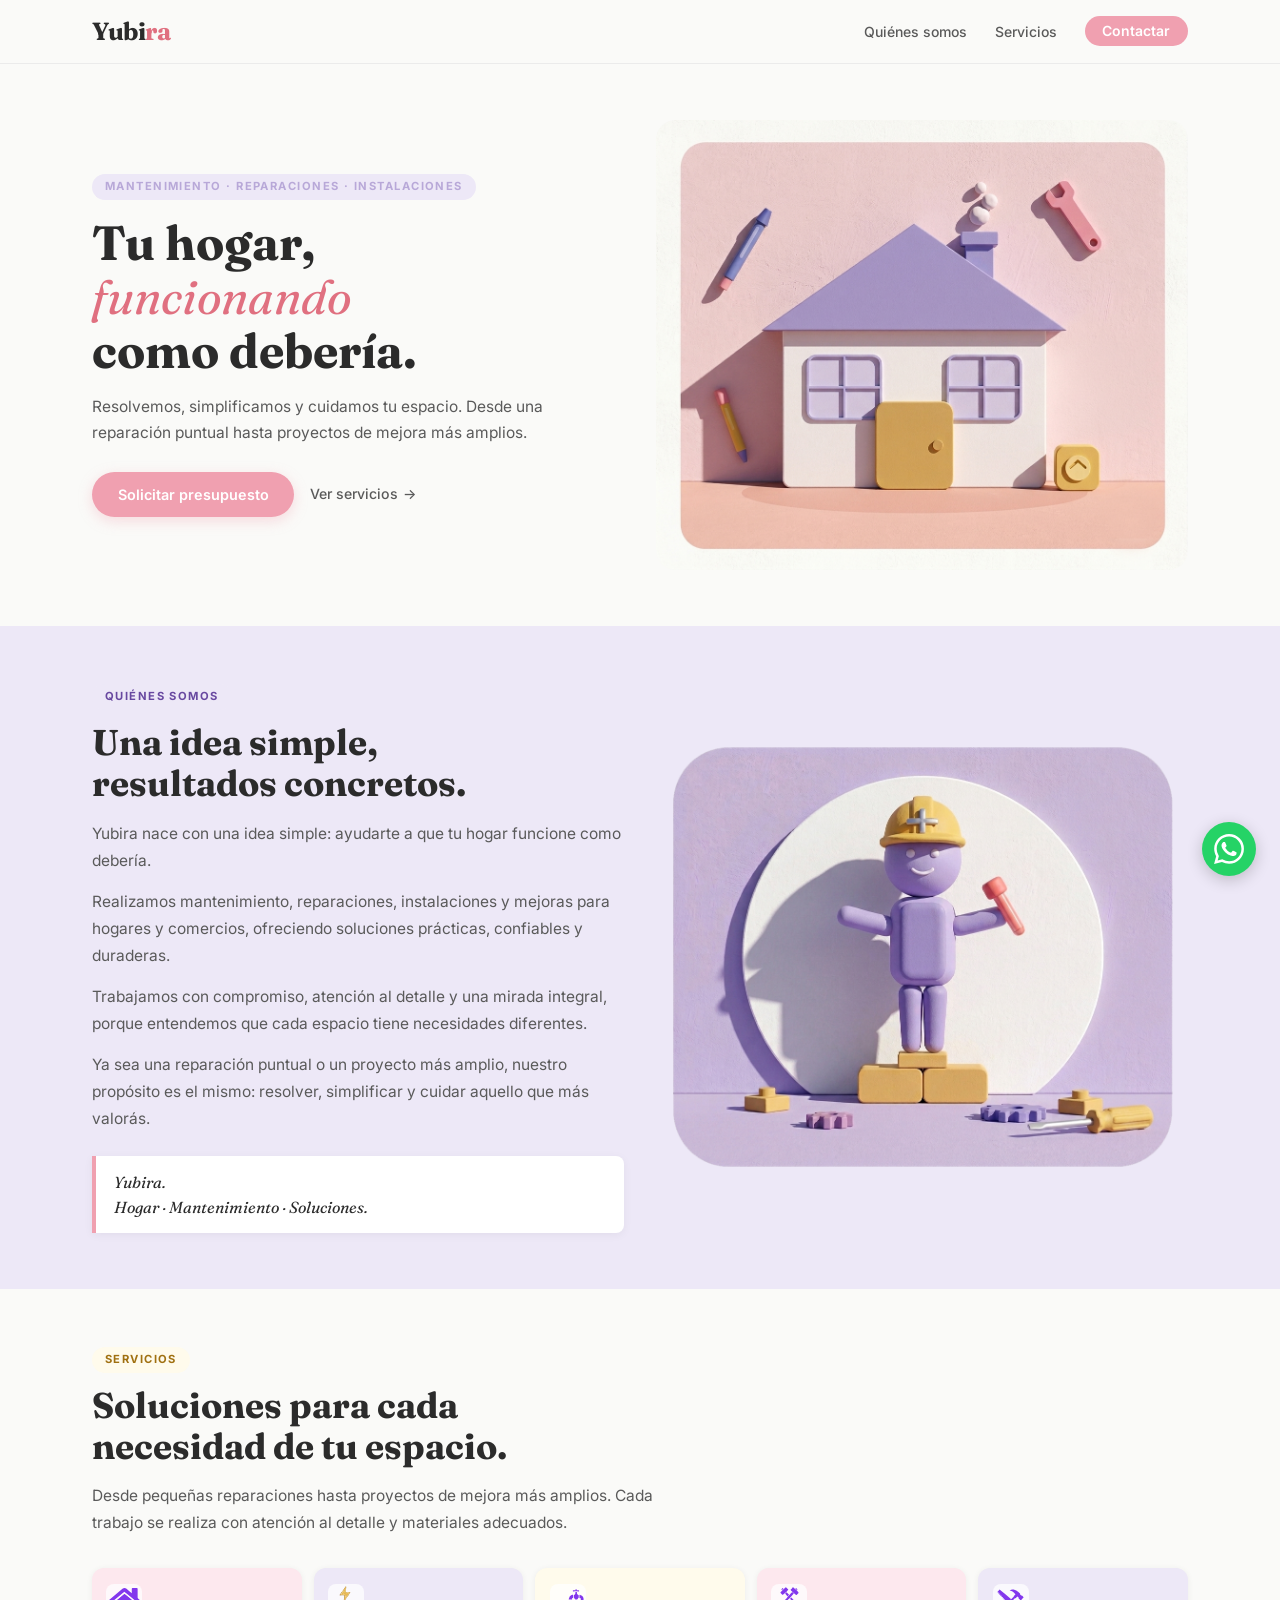
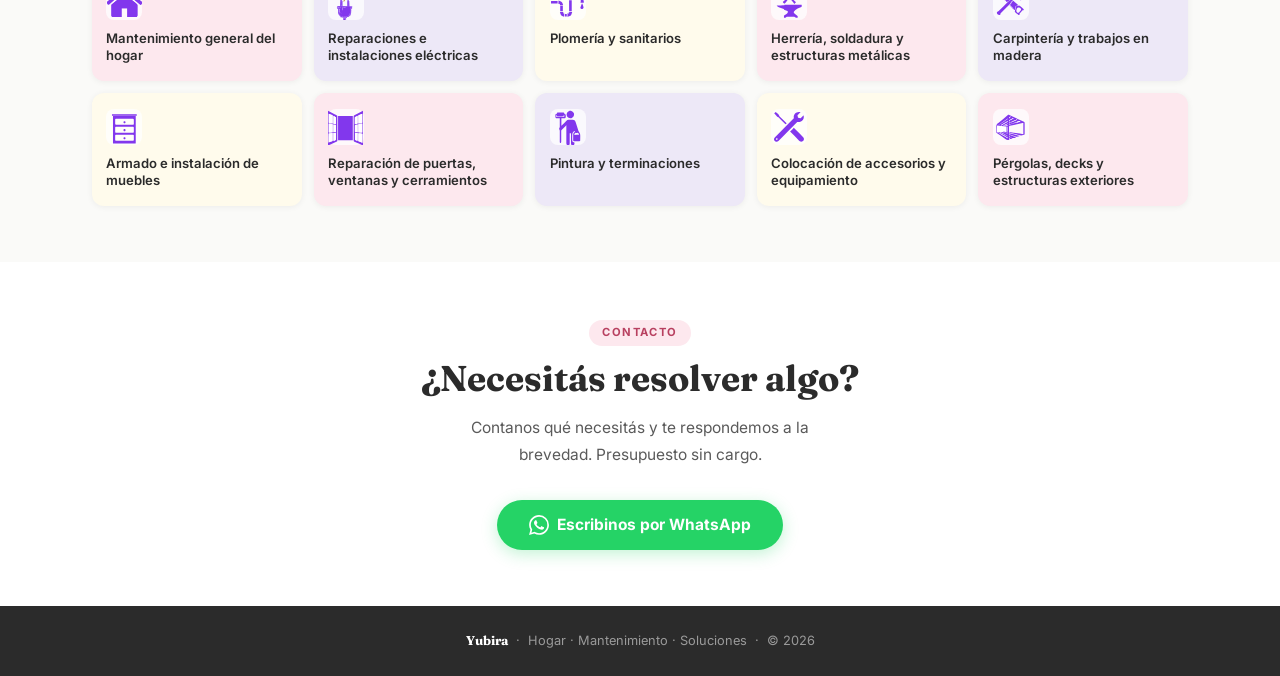
==== index.html @ 8f707f75 ". ." ====
<!DOCTYPE html>
<html lang="es">
<head>
  <meta charset="UTF-8">
  <meta name="viewport" content="width=device-width, initial-scale=1.0">
  <title>Yubira – Hogar · Mantenimiento · Soluciones</title>
  <link rel="preconnect" href="https://fonts.googleapis.com">
  <link rel="preconnect" href="https://fonts.gstatic.com" crossorigin>
  <link href="https://fonts.googleapis.com/css2?family=Fraunces:ital,opsz,wght@0,9..144,300;0,9..144,700;1,9..144,400&family=Inter:wght@400;500;600&display=swap" rel="stylesheet">
  <link rel="stylesheet" href="assets/css/styles.css">
  <link rel="icon" type="image/x-icon" href="assets/img/favicon.ico">
</head>
<body>

  <!-- ── Nav ────────────────────────────────────── -->
  <nav>
    <div class="nav-inner">
      <a class="nav-logo" href="#hero">Yubi<span>ra</span></a>
      <button class="nav-toggle" aria-label="Abrir menú" aria-expanded="false">
        <span></span><span></span><span></span>
      </button>
      <ul class="nav-links">
        <li><a href="#quienes">Quiénes somos</a></li>
        <li><a href="#servicios">Servicios</a></li>
        <li><a href="#contacto" class="nav-cta">Contactar</a></li>
      </ul>
    </div>
  </nav>

  <!-- ── Hero ───────────────────────────────────── -->
  <section id="hero">
    <div class="hero-box">
      <div class="hero-text">
        <span class="hero-eyebrow">Mantenimiento · Reparaciones · Instalaciones</span>
        <h1 class="hero-headline">
          Tu hogar,<br>
          <em>funcionando</em><br>
          como debería.
        </h1>
        <p class="hero-sub">
          Resolvemos, simplificamos y cuidamos tu espacio.
          Desde una reparación puntual hasta proyectos de mejora más amplios.
        </p>
        <div class="hero-actions">
          <a href="#contacto" class="btn-primary">Solicitar presupuesto</a>
          <a href="#servicios" class="btn-ghost">Ver servicios</a>
        </div>
      </div>
      <div class="hero-visual">
        <img src="assets/img/hero.png" alt="Ilustración de una casa con herramientas" >
      </div>
    </div>
  </section>

  <!-- ── Quiénes somos ──────────────────────────── -->
  <section id="quienes">
    <div class="quienes-box">
      <div class="quienes-text">
        <span class="section-pill lav">Quiénes somos</span>
        <h2 class="section-title">Una idea simple,<br>resultados concretos.</h2>
        <p>Yubira nace con una idea simple: ayudarte a que tu hogar funcione como debería.</p>
        <p>Realizamos mantenimiento, reparaciones, instalaciones y mejoras para hogares y comercios, ofreciendo soluciones prácticas, confiables y duraderas.</p>
        <p>Trabajamos con compromiso, atención al detalle y una mirada integral, porque entendemos que cada espacio tiene necesidades diferentes.</p>
        <p>Ya sea una reparación puntual o un proyecto más amplio, nuestro propósito es el mismo: resolver, simplificar y cuidar aquello que más valorás.</p>
        <div class="quienes-tagline">
          Yubira.<br>Hogar · Mantenimiento · Soluciones.
        </div>
      </div>
      <div class="quienes-visual">
        <img src="assets/img/nosotros.png" alt="Persona trabajando con herramientas" >
      </div>
    </div>
  </section>

  <!-- ── Servicios ──────────────────────────────── -->
  <section id="servicios">
    <div class="servicios-box">
      <div class="servicios-intro">
        <span class="section-pill">Servicios</span>
        <h2 class="section-title">Soluciones para cada<br>necesidad de tu espacio.</h2>
        <p>Desde pequeñas reparaciones hasta proyectos de mejora más amplios. Cada trabajo se realiza con atención al detalle y materiales adecuados.</p>
      </div>

      <div class="servicios-grid">

        <div class="servicio-card">
          <div class="servicio-icon"><img src="assets/img/ico-hogar.svg" alt=""></div>
          <h3>Mantenimiento general del hogar</h3>
        </div>

        <div class="servicio-card">
          <div class="servicio-icon"><img src="assets/img/ico-electrico.svg" alt=""></div>
          <h3>Reparaciones e instalaciones eléctricas</h3>
        </div>

        <div class="servicio-card">
          <div class="servicio-icon"><img src="assets/img/ico-plomeria.svg" alt=""></div>
          <h3>Plomería y sanitarios</h3>
        </div>

        <div class="servicio-card">
          <div class="servicio-icon"><img src="assets/img/ico-herreria.svg" alt=""></div>
          <h3>Herrería, soldadura y estructuras metálicas</h3>
        </div>

        <div class="servicio-card">
          <div class="servicio-icon"><img src="assets/img/ico-carpinteria.svg" alt=""></div>
          <h3>Carpintería y trabajos en madera</h3>
        </div>

        <div class="servicio-card">
          <div class="servicio-icon"><img src="assets/img/ico-muebles.svg" alt=""></div>
          <h3>Armado e instalación de muebles</h3>
        </div>

        <div class="servicio-card">
          <div class="servicio-icon"><img src="assets/img/ico-ventanas.svg" alt=""></div>
          <h3>Reparación de puertas, ventanas y cerramientos</h3>
        </div>

        <div class="servicio-card">
          <div class="servicio-icon"><img src="assets/img/ico-pintura.svg" alt=""></div>
          <h3>Pintura y terminaciones</h3>
        </div>

        <div class="servicio-card">
          <div class="servicio-icon"><img src="assets/img/ico-accesorios.svg" alt=""></div>
          <h3>Colocación de accesorios y equipamiento</h3>
        </div>

        <div class="servicio-card">
          <div class="servicio-icon"><img src="assets/img/ico-pergola.svg" alt=""></div>
          <h3>Pérgolas, decks y estructuras exteriores</h3>
        </div>

      </div>
    </div>
  </section>

  <!-- ── Contacto ───────────────────────────────── -->
  <section id="contacto">
    <div class="contacto-box">
      <span class="section-pill rose">Contacto</span>
      <h2 class="section-title">¿Necesitás resolver algo?</h2>
      <p class="contacto-sub">Contanos qué necesitás y te respondemos a la brevedad. Presupuesto sin cargo.</p>
      <a href="https://wa.me/5491125984838?text=Hola%20Yubira%2C%20necesito%20un%20presupuesto." class="btn-wa" target="_blank" rel="noopener">
        <img src="assets/img/ico-whatsapp.svg" alt="">
        Escribinos por WhatsApp
      </a>
    </div>
  </section>

  <!-- ── Footer ─────────────────────────────────── -->
  <footer>
    <p><strong>Yubira</strong> &nbsp;·&nbsp; Hogar · Mantenimiento · Soluciones &nbsp;·&nbsp; © 2026</p>
  </footer>

  <!-- ── Botón WhatsApp flotante ────────────────── -->
  <a class="wa-float" href="https://wa.me/5491125984838?text=Hola%20Yubira%2C%20necesito%20un%20presupuesto." target="_blank" rel="noopener" aria-label="Contactar por WhatsApp">
    <img src="assets/img/ico-whatsapp.svg" alt="">
  </a>

  <script>
    const toggle = document.querySelector('.nav-toggle');
    const links  = document.querySelector('.nav-links');
    toggle.addEventListener('click', () => {
      const open = links.classList.toggle('open');
      toggle.classList.toggle('open', open);
      toggle.setAttribute('aria-expanded', open);
    });
    links.querySelectorAll('a').forEach(a => {
      a.addEventListener('click', () => {
        links.classList.remove('open');
        toggle.classList.remove('open');
        toggle.setAttribute('aria-expanded', false);
      });
    });
  </script>

</body>
</html>
---- assets/css/styles.css ----
/* ═══════════════════════════════════════════════════
   Yubira – Estilos principales
   ═══════════════════════════════════════════════════ */

/* ── Reset & Variables ─────────────────────────── */
*, *::before, *::after {
  box-sizing: border-box;
  margin: 0;
  padding: 0;
}

:root {
  --bg:        #FAFAF8;
  --white:     #FFFFFF;
  --ink:       #2B2B2B;
  --ink-soft:  #5A5A5A;
  --rose:      #F0A0B0;
  --rose-dk:   #E07080;
  --lav:       #B8A8D8;
  --lav-lt:    #EDE8F7;
  --yellow:    #F5D980;
  --yellow-lt: #FFFBEC;
  --line:      #EBEBEB;
  --muted:     #9A9A9A;

  --nav-h:   64px;
  --max-w:   1160px;
  --gap:     2rem;
}

html { scroll-behavior: smooth; }

body {
  background: var(--bg);
  color: var(--ink);
  font-family: 'Inter', sans-serif;
  font-size: 16px;
  line-height: 1.6;
}

img, svg { display: block; max-width: 100%; }

/* ── Wrapper centrado ──────────────────────────── */
.wrap {
  width: 100%;
  max-width: var(--max-w);
  margin: 0 auto;
  padding: 0 2rem;
}

/* ── Nav ───────────────────────────────────────── */
nav {
  position: fixed;
  top: 0; left: 0; right: 0;
  z-index: 100;
  height: var(--nav-h);
  background: rgba(250,250,248,0.94);
  backdrop-filter: blur(12px);
  -webkit-backdrop-filter: blur(12px);
  border-bottom: 1px solid var(--line);
}
.nav-inner {
  max-width: var(--max-w);
  margin: 0 auto;
  padding: 0 2rem;
  height: 100%;
  display: flex;
  align-items: center;
  justify-content: space-between;
}

.nav-logo {
  font-family: 'Fraunces', serif;
  font-weight: 700;
  font-size: 1.55rem;
  color: var(--ink);
  letter-spacing: -0.02em;
  text-decoration: none;
  line-height: 1;
}
.nav-logo span { color: var(--rose-dk); }

.nav-links {
  list-style: none;
  display: flex;
  align-items: center;
  gap: 1.75rem;
}
.nav-links a {
  text-decoration: none;
  font-size: 0.875rem;
  font-weight: 500;
  color: var(--ink-soft);
  transition: color 0.2s;
}
.nav-links a:hover { color: var(--ink); }

.nav-cta {
  background: var(--rose) !important;
  color: var(--white) !important;
  padding: 0.4rem 1.1rem !important;
  border-radius: 50px !important;
  font-weight: 600 !important;
  transition: background 0.2s !important;
}
.nav-cta:hover { background: var(--rose-dk) !important; }

/* Hamburguesa */
.nav-toggle {
  display: none;
  flex-direction: column;
  gap: 5px;
  background: none;
  border: none;
  cursor: pointer;
  padding: 4px;
}
.nav-toggle span {
  display: block;
  width: 24px; height: 2px;
  background: var(--ink);
  border-radius: 2px;
  transition: transform 0.25s, opacity 0.25s;
}
.nav-toggle.open span:nth-child(1) { transform: translateY(7px) rotate(45deg); }
.nav-toggle.open span:nth-child(2) { opacity: 0; }
.nav-toggle.open span:nth-child(3) { transform: translateY(-7px) rotate(-45deg); }

/* ── Botones globales ──────────────────────────── */
.btn-primary {
  display: inline-block;
  background: var(--rose);
  color: var(--white);
  text-decoration: none;
  padding: 0.7rem 1.6rem;
  border-radius: 50px;
  font-weight: 600;
  font-size: 0.9rem;
  transition: background 0.2s;
  box-shadow: 0 4px 14px rgba(240,160,176,0.35);
}
.btn-primary:hover { background: var(--rose-dk); }

.btn-ghost {
  display: inline-flex;
  align-items: center;
  gap: 0.3rem;
  color: var(--ink-soft);
  text-decoration: none;
  font-weight: 500;
  font-size: 0.88rem;
  transition: color 0.2s;
}
.btn-ghost::after { content: "→"; }
.btn-ghost:hover { color: var(--ink); }

/* ── Pills de sección ──────────────────────────── */
.section-pill {
  display: inline-block;
  background: var(--yellow-lt);
  color: #A07010;
  font-size: 0.7rem;
  font-weight: 700;
  letter-spacing: 0.13em;
  text-transform: uppercase;
  padding: 0.25rem 0.8rem;
  border-radius: 50px;
  margin-bottom: 0.75rem;
}
.section-pill.lav  { background: var(--lav-lt); color: #6848A0; }
.section-pill.rose { background: #FDE8EE;        color: #B84060; }

.section-title {
  font-family: 'Fraunces', serif;
  font-size: clamp(1.75rem, 2.8vw, 2.4rem);
  font-weight: 700;
  line-height: 1.15;
  color: var(--ink);
  margin-bottom: 1rem;
}

/* ════════════════════════════════════════════════
   HERO  — box de dos columnas, sin full-height
   ════════════════════════════════════════════════ */
#hero {
  padding-top: var(--nav-h);
  background: var(--bg);
}
.hero-box {
  max-width: var(--max-w);
  margin: 0 auto;
  padding: 3.5rem 2rem;
  display: grid;
  grid-template-columns: 1fr 1fr;
  gap: var(--gap);
  align-items: center;
}

.hero-text { max-width: 480px; }

.hero-eyebrow {
  display: inline-block;
  background: var(--lav-lt);
  color: var(--lav);
  font-size: 0.7rem;
  font-weight: 700;
  letter-spacing: 0.13em;
  text-transform: uppercase;
  padding: 0.25rem 0.8rem;
  border-radius: 50px;
  margin-bottom: 1rem;
}

.hero-headline {
  font-family: 'Fraunces', serif;
  font-size: clamp(2rem, 3.8vw, 3rem);
  line-height: 1.12;
  font-weight: 700;
  color: var(--ink);
}
.hero-headline em {
  font-style: italic;
  font-weight: 400;
  color: var(--rose-dk);
}

.hero-sub {
  font-size: 0.97rem;
  color: var(--ink-soft);
  margin: 1rem 0 1.6rem;
  line-height: 1.7;
}

.hero-actions {
  display: flex;
  gap: 1rem;
  flex-wrap: wrap;
  align-items: center;
}

.hero-visual {
  display: flex;
  justify-content: center;
  align-items: center;
}
.hero-visual img {
  width: 100%;
  
  height: auto;
  border-radius: 20px;
}

/* ════════════════════════════════════════════════
   QUIÉNES SOMOS  — box sobre fondo lavanda
   ════════════════════════════════════════════════ */
#quienes {
  background: var(--lav-lt);
}
.quienes-box {
  max-width: var(--max-w);
  margin: 0 auto;
  padding: 3.5rem 2rem;
  display: grid;
  grid-template-columns: 1fr 1fr;
  gap: var(--gap);
  align-items: center;
}

.quienes-text p {
  color: var(--ink-soft);
  margin-bottom: 0.85rem;
  line-height: 1.75;
  font-size: 0.97rem;
}

.quienes-tagline {
  margin-top: 1.5rem;
  background: var(--white);
  border-left: 4px solid var(--rose);
  padding: 0.85rem 1.1rem;
  border-radius: 0 8px 8px 0;
  font-family: 'Fraunces', serif;
  font-size: 1rem;
  font-style: italic;
  color: var(--ink);
  line-height: 1.55;
  box-shadow: 0 2px 10px rgba(0,0,0,0.05);
}

.quienes-visual {
  display: flex;
  justify-content: center;
  align-items: center;
}
.quienes-visual img {
  width: 100%;

}

/* ════════════════════════════════════════════════
   SERVICIOS
   ════════════════════════════════════════════════ */
#servicios { background: var(--bg); }

.servicios-box {
  max-width: var(--max-w);
  margin: 0 auto;
  padding: 3.5rem 2rem;
}

.servicios-intro {
  max-width: 600px;
  margin-bottom: 2rem;
}
.servicios-intro p {
  color: var(--ink-soft);
  font-size: 0.97rem;
  line-height: 1.7;
}

.servicios-grid {
  display: grid;
  grid-template-columns: repeat(5, 1fr);
  gap: 0.75rem;
}

.servicio-card {
  border-radius: 12px;
  padding: 1rem 0.9rem;
  display: flex;
  flex-direction: column;
  gap: 0.6rem;
  transition: transform 0.18s, box-shadow 0.18s;
  box-shadow: 0 1px 6px rgba(0,0,0,0.06);
}
.servicio-card:hover {
  transform: translateY(-2px);
  box-shadow: 0 6px 18px rgba(0,0,0,0.1);
}
.servicio-card:nth-child(3n+1) { background: #FDE8EE; }
.servicio-card:nth-child(3n+2) { background: var(--lav-lt); }
.servicio-card:nth-child(3n+3) { background: var(--yellow-lt); }

.servicio-icon {
  flex-shrink: 0;
  width: 36px; height: 36px;
  background: rgba(255,255,255,0.75);
  border-radius: 8px;
  display: flex;
  align-items: center;
  justify-content: center;
}
.servicio-icon img { width: 35px; height: 35px; }

.servicio-card h3 {
  font-size: 0.82rem;
  font-weight: 600;
  color: var(--ink);
  line-height: 1.35;
}

/* ════════════════════════════════════════════════
   CONTACTO
   ════════════════════════════════════════════════ */
#contacto { background: var(--white); }

.contacto-box {
  max-width: var(--max-w);
  margin: 0 auto;
  padding: 3.5rem 2rem;
  text-align: center;
}

.contacto-sub {
  font-size: 0.97rem;
  color: var(--ink-soft);
  margin: 0 auto 2rem;
  max-width: 400px;
  line-height: 1.7;
}

.btn-wa {
  display: inline-flex;
  align-items: center;
  gap: 0.55rem;
  background: #25D366;
  color: var(--white);
  text-decoration: none;
  font-weight: 700;
  font-size: 0.97rem;
  padding: 0.8rem 2rem;
  border-radius: 50px;
  transition: background 0.2s;
  box-shadow: 0 4px 16px rgba(37,211,102,0.28);
}
.btn-wa:hover { background: #1ebe58; }
.btn-wa img { width: 20px; height: 20px; }

/* ── Footer ────────────────────────────────────── */
footer {
  background: var(--ink);
  color: var(--muted);
  text-align: center;
  padding: 1.5rem 2rem;
  font-size: 0.8rem;
}
footer strong {
  color: var(--white);
  font-family: 'Fraunces', serif;
}

/* ── WhatsApp flotante ─────────────────────────── */
.wa-float {
  position: fixed;
  bottom: 24px; right: 24px;
  z-index: 200;
  width: 54px; height: 54px;
  background: #25D366;
  border-radius: 50%;
  display: flex;
  align-items: center;
  justify-content: center;
  box-shadow: 0 4px 16px rgba(0,0,0,0.2);
  text-decoration: none;
  transition: transform 0.2s, box-shadow 0.2s;
}
.wa-float:hover {
  transform: scale(1.08);
  box-shadow: 0 6px 22px rgba(0,0,0,0.26);
}
.wa-float img { width: 30px; height: 30px; }

/* ════════════════════════════════════════════════
   RESPONSIVE
   ════════════════════════════════════════════════ */

/* ── 1100px: grilla de servicios a 4 col ─────── */
@media (max-width: 1100px) {
  .servicios-grid {
    grid-template-columns: repeat(4, 1fr);
  }
}

/* ── 860px: tablet ─────────────────────────────── */
@media (max-width: 860px) {
  /* Nav hamburguesa */
  .nav-toggle { display: flex; }
  .nav-links {
    display: none;
    position: absolute;
    top: var(--nav-h);
    left: 0; right: 0;
    background: rgba(250,250,248,0.98);
    border-bottom: 1px solid var(--line);
    flex-direction: column;
    align-items: stretch;
    gap: 0;
    padding: 0.4rem 0;
  }
  .nav-links.open { display: flex; }
  .nav-links li { border-top: 1px solid var(--line); }
  .nav-links a {
    display: block;
    padding: 0.85rem 2rem;
    font-size: 0.95rem;
  }
  .nav-cta {
    margin: 0.5rem 2rem !important;
    text-align: center !important;
    border-radius: 50px !important;
  }

  /* Hero 1 col */
  .hero-box {
    grid-template-columns: 1fr;
    padding: 2.5rem 2rem;
    gap: 1.5rem;
  }
  .hero-text { max-width: 100%; text-align: center; }
  .hero-sub  { margin-left: auto; margin-right: auto; }
  .hero-actions { justify-content: center; }
  .hero-visual { justify-content: center; }
  .hero-visual img { max-width: 320px; }

  /* Quiénes 1 col */
  .quienes-box {
    grid-template-columns: 1fr;
    padding: 2.5rem 2rem;
    gap: 1.5rem;
  }
  .quienes-visual { order: -1; }
  .quienes-visual img { max-width: 220px; margin: 0 auto; }

  /* Servicios 3 col */
  .servicios-grid { grid-template-columns: repeat(3, 1fr); }

  .servicios-box,
  .contacto-box  { padding: 2.5rem 2rem; }
}

/* ── 600px: mobile grande ──────────────────────── */
@media (max-width: 600px) {
  .section-title { font-size: clamp(1.5rem, 5.5vw, 1.9rem); }

  /* Servicios 2 col */
  .servicios-grid {
    grid-template-columns: repeat(2, 1fr);
    gap: 0.6rem;
  }
  .servicio-card {
    padding: 0.9rem 0.8rem;
    border-radius: 10px;
  }

  .hero-box,
  .quienes-box,
  .servicios-box,
  .contacto-box { padding: 2rem 1.25rem; }
}

/* ── 430px: mobile ─────────────────────────────── */
@media (max-width: 430px) {
  .servicios-grid { grid-template-columns: 1fr; }
  .servicio-card { flex-direction: row; align-items: center; gap: 0.75rem; }

  .btn-primary, .btn-wa {
    width: 100%;
    justify-content: center;
  }
  .hero-actions { flex-direction: column; align-items: stretch; }

  .hero-visual img { max-width: 100%; }

  .wa-float { bottom: 16px; right: 16px; width: 50px; height: 50px; }
}

/* ── Motion reducida ───────────────────────────── */
@media (prefers-reduced-motion: reduce) {
  html { scroll-behavior: auto; }
  *, *::before, *::after { transition: none !important; }
}
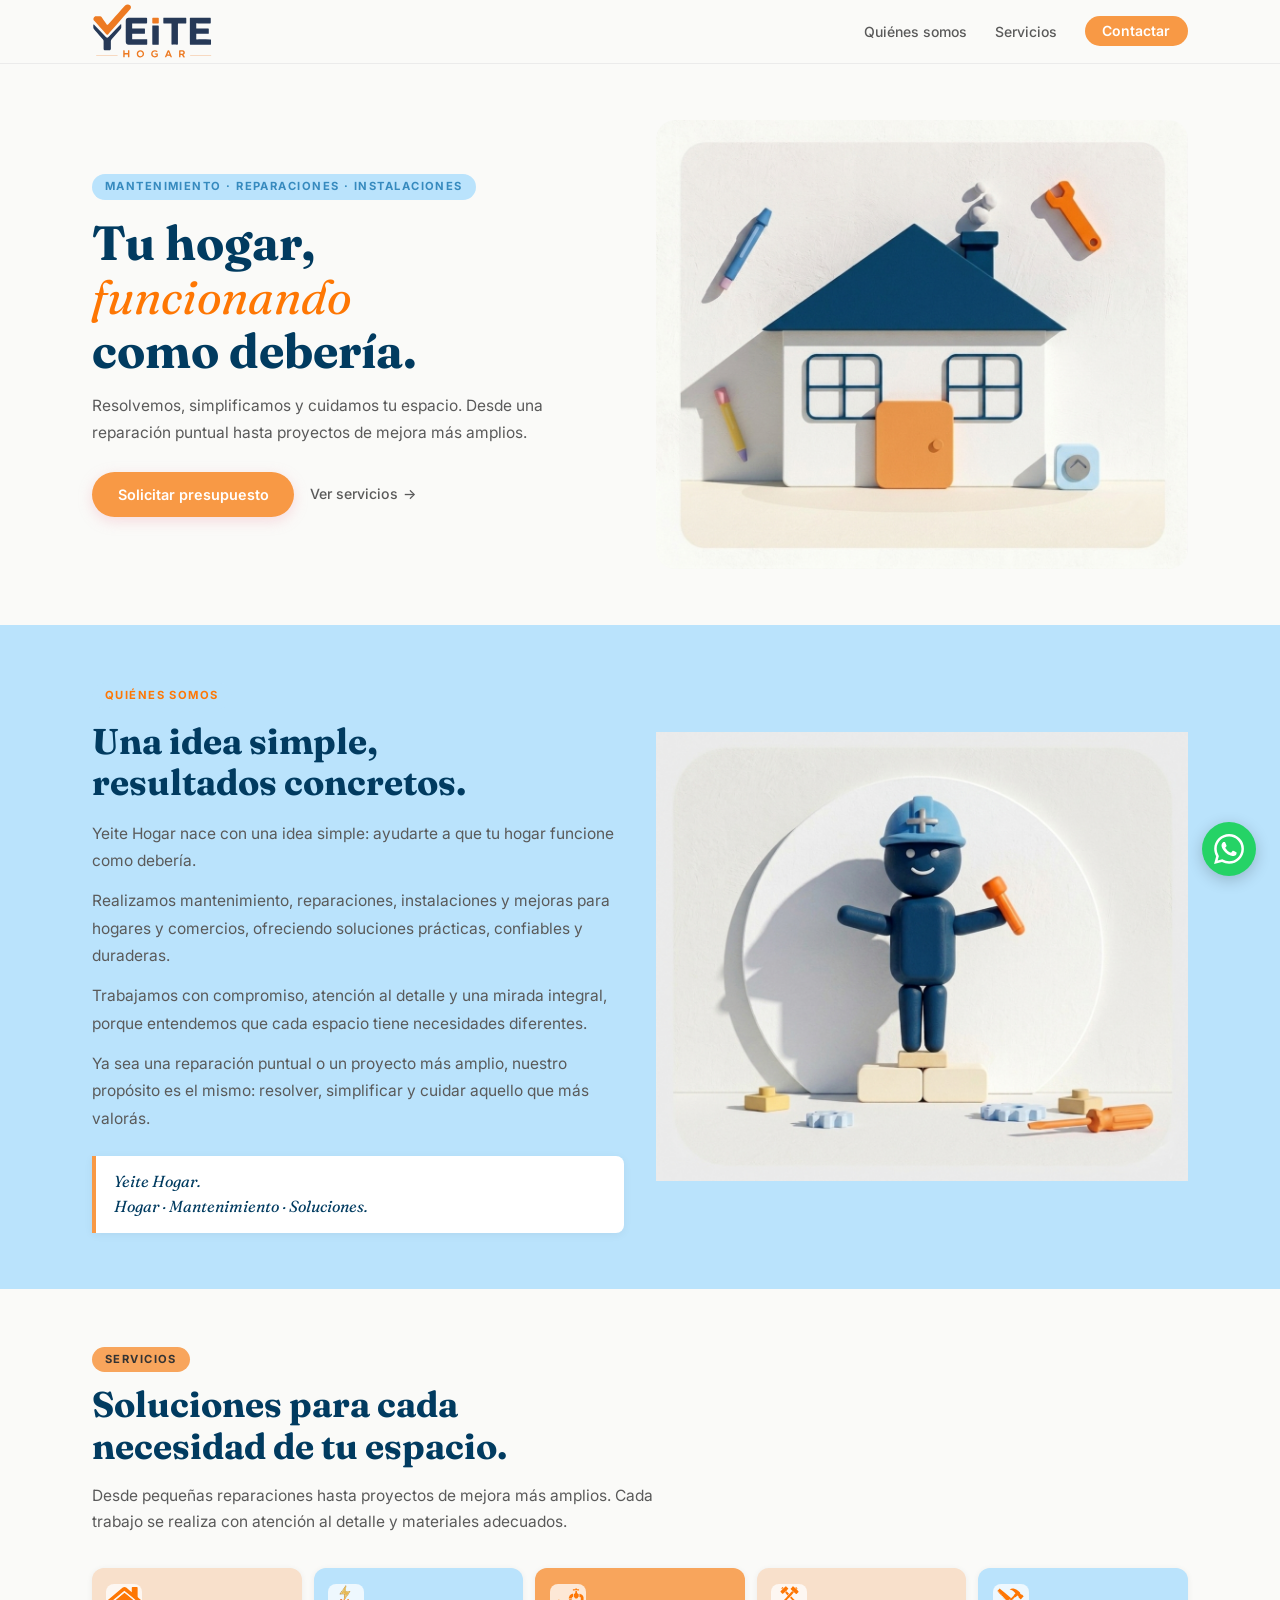
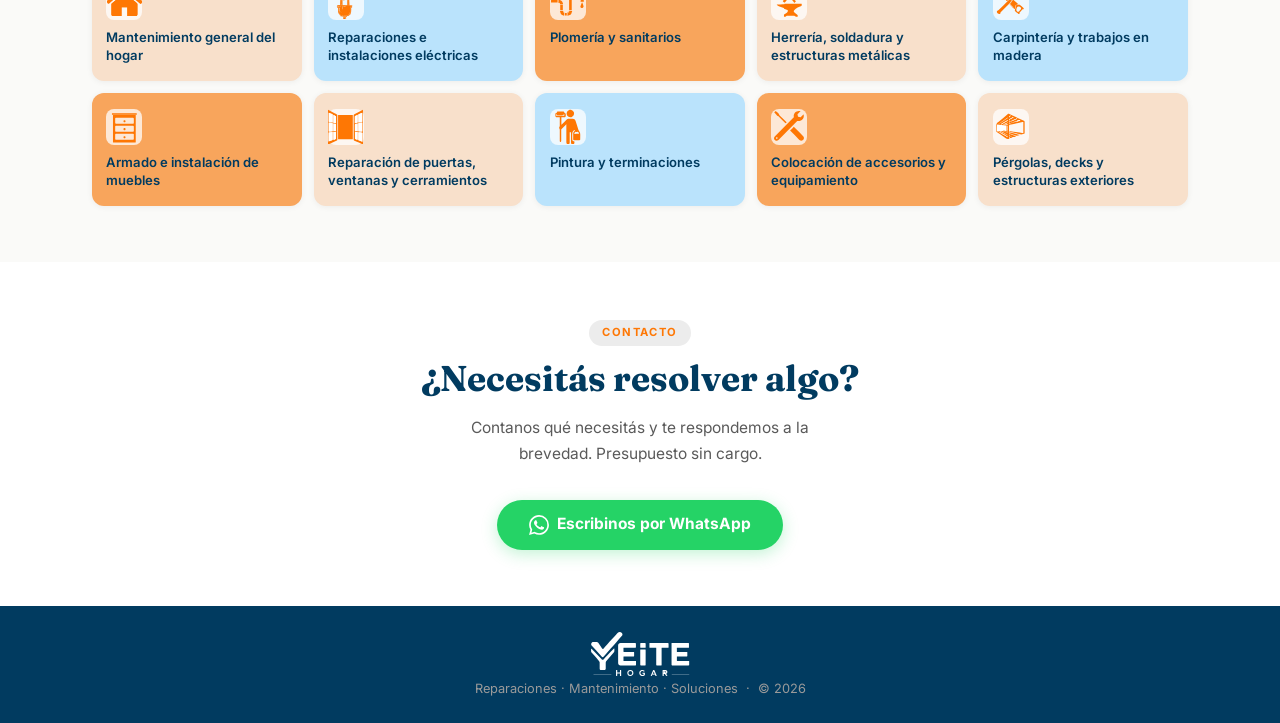
==== commit 15722424: "." ====
--- a/index.html
+++ b/index.html
@@ -3,7 +3,7 @@
 <head>
   <meta charset="UTF-8">
   <meta name="viewport" content="width=device-width, initial-scale=1.0">
-  <title>Yubira – Hogar · Mantenimiento · Soluciones</title>
+  <title>Yeite Hogar – Hogar · Mantenimiento · Soluciones</title>
   <link rel="preconnect" href="https://fonts.googleapis.com">
   <link rel="preconnect" href="https://fonts.gstatic.com" crossorigin>
   <link href="https://fonts.googleapis.com/css2?family=Fraunces:ital,opsz,wght@0,9..144,300;0,9..144,700;1,9..144,400&family=Inter:wght@400;500;600&display=swap" rel="stylesheet">
@@ -11,11 +11,12 @@
   <link rel="icon" type="image/x-icon" href="assets/img/favicon.ico">
 </head>
 <body>
+  
 
   <!-- ── Nav ────────────────────────────────────── -->
   <nav>
     <div class="nav-inner">
-      <a class="nav-logo" href="#hero">Yubi<span>ra</span></a>
+      <a class="nav-logo" href="#hero"><img src="assets/img/logo.svg" width="120" height="auto" alt=""></a>
       <button class="nav-toggle" aria-label="Abrir menú" aria-expanded="false">
         <span></span><span></span><span></span>
       </button>
@@ -58,12 +59,12 @@
       <div class="quienes-text">
         <span class="section-pill lav">Quiénes somos</span>
         <h2 class="section-title">Una idea simple,<br>resultados concretos.</h2>
-        <p>Yubira nace con una idea simple: ayudarte a que tu hogar funcione como debería.</p>
+        <p>Yeite Hogar nace con una idea simple: ayudarte a que tu hogar funcione como debería.</p>
         <p>Realizamos mantenimiento, reparaciones, instalaciones y mejoras para hogares y comercios, ofreciendo soluciones prácticas, confiables y duraderas.</p>
         <p>Trabajamos con compromiso, atención al detalle y una mirada integral, porque entendemos que cada espacio tiene necesidades diferentes.</p>
         <p>Ya sea una reparación puntual o un proyecto más amplio, nuestro propósito es el mismo: resolver, simplificar y cuidar aquello que más valorás.</p>
         <div class="quienes-tagline">
-          Yubira.<br>Hogar · Mantenimiento · Soluciones.
+          Yeite Hogar.<br>Hogar · Mantenimiento · Soluciones.
         </div>
       </div>
       <div class="quienes-visual">
@@ -143,7 +144,7 @@
       <span class="section-pill rose">Contacto</span>
       <h2 class="section-title">¿Necesitás resolver algo?</h2>
       <p class="contacto-sub">Contanos qué necesitás y te respondemos a la brevedad. Presupuesto sin cargo.</p>
-      <a href="https://wa.me/5491125984838?text=Hola%20Yubira%2C%20necesito%20un%20presupuesto." class="btn-wa" target="_blank" rel="noopener">
+      <a href="https://wa.me/5491125984838?text=Hola%20Yeite Hogar%2C%20necesito%20un%20presupuesto." class="btn-wa" target="_blank" rel="noopener">
         <img src="assets/img/ico-whatsapp.svg" alt="">
         Escribinos por WhatsApp
       </a>
@@ -152,11 +153,12 @@
 
   <!-- ── Footer ─────────────────────────────────── -->
   <footer>
-    <p><strong>Yubira</strong> &nbsp;·&nbsp; Hogar · Mantenimiento · Soluciones &nbsp;·&nbsp; © 2026</p>
+    <img src="assets/img/logo_footer.svg" width="100" style="margin: auto;">
+    <p> Reparaciones · Mantenimiento · Soluciones &nbsp;·&nbsp; © 2026</p>
   </footer>
 
   <!-- ── Botón WhatsApp flotante ────────────────── -->
-  <a class="wa-float" href="https://wa.me/5491125984838?text=Hola%20Yubira%2C%20necesito%20un%20presupuesto." target="_blank" rel="noopener" aria-label="Contactar por WhatsApp">
+  <a class="wa-float" href="https://wa.me/5491125984838?text=Hola%20Yeite Hogar%2C%20necesito%20un%20presupuesto." target="_blank" rel="noopener" aria-label="Contactar por WhatsApp">
     <img src="assets/img/ico-whatsapp.svg" alt="">
   </a>
 
--- a/assets/css/styles.css
+++ b/assets/css/styles.css
@@ -12,14 +12,14 @@
 :root {
   --bg:        #FAFAF8;
   --white:     #FFFFFF;
-  --ink:       #2B2B2B;
+  --ink:       #013B60;
   --ink-soft:  #5A5A5A;
-  --rose:      #F0A0B0;
-  --rose-dk:   #E07080;
-  --lav:       #B8A8D8;
-  --lav-lt:    #EDE8F7;
+  --rose:      #f89945;
+  --rose-dk:   #FE7704;
+  --lav:       #368abe;
+  --lav-lt:    #bae3fc;
   --yellow:    #F5D980;
-  --yellow-lt: #FFFBEC;
+  --yellow-lt: #f8a55c;
   --line:      #EBEBEB;
   --muted:     #9A9A9A;
 
@@ -158,7 +158,7 @@
 .section-pill {
   display: inline-block;
   background: var(--yellow-lt);
-  color: #A07010;
+  color: #333333;
   font-size: 0.7rem;
   font-weight: 700;
   letter-spacing: 0.13em;
@@ -167,8 +167,8 @@
   border-radius: 50px;
   margin-bottom: 0.75rem;
 }
-.section-pill.lav  { background: var(--lav-lt); color: #6848A0; }
-.section-pill.rose { background: #FDE8EE;        color: #B84060; }
+.section-pill.lav  { background: var(--lav-lt); color: #FE7704; }
+.section-pill.rose { background: #ececec;        color: #FE7704; }
 
 .section-title {
   font-family: 'Fraunces', serif;
@@ -337,7 +337,7 @@
   transform: translateY(-2px);
   box-shadow: 0 6px 18px rgba(0,0,0,0.1);
 }
-.servicio-card:nth-child(3n+1) { background: #FDE8EE; }
+.servicio-card:nth-child(3n+1) { background: #f8e0cb; }
 .servicio-card:nth-child(3n+2) { background: var(--lav-lt); }
 .servicio-card:nth-child(3n+3) { background: var(--yellow-lt); }
 
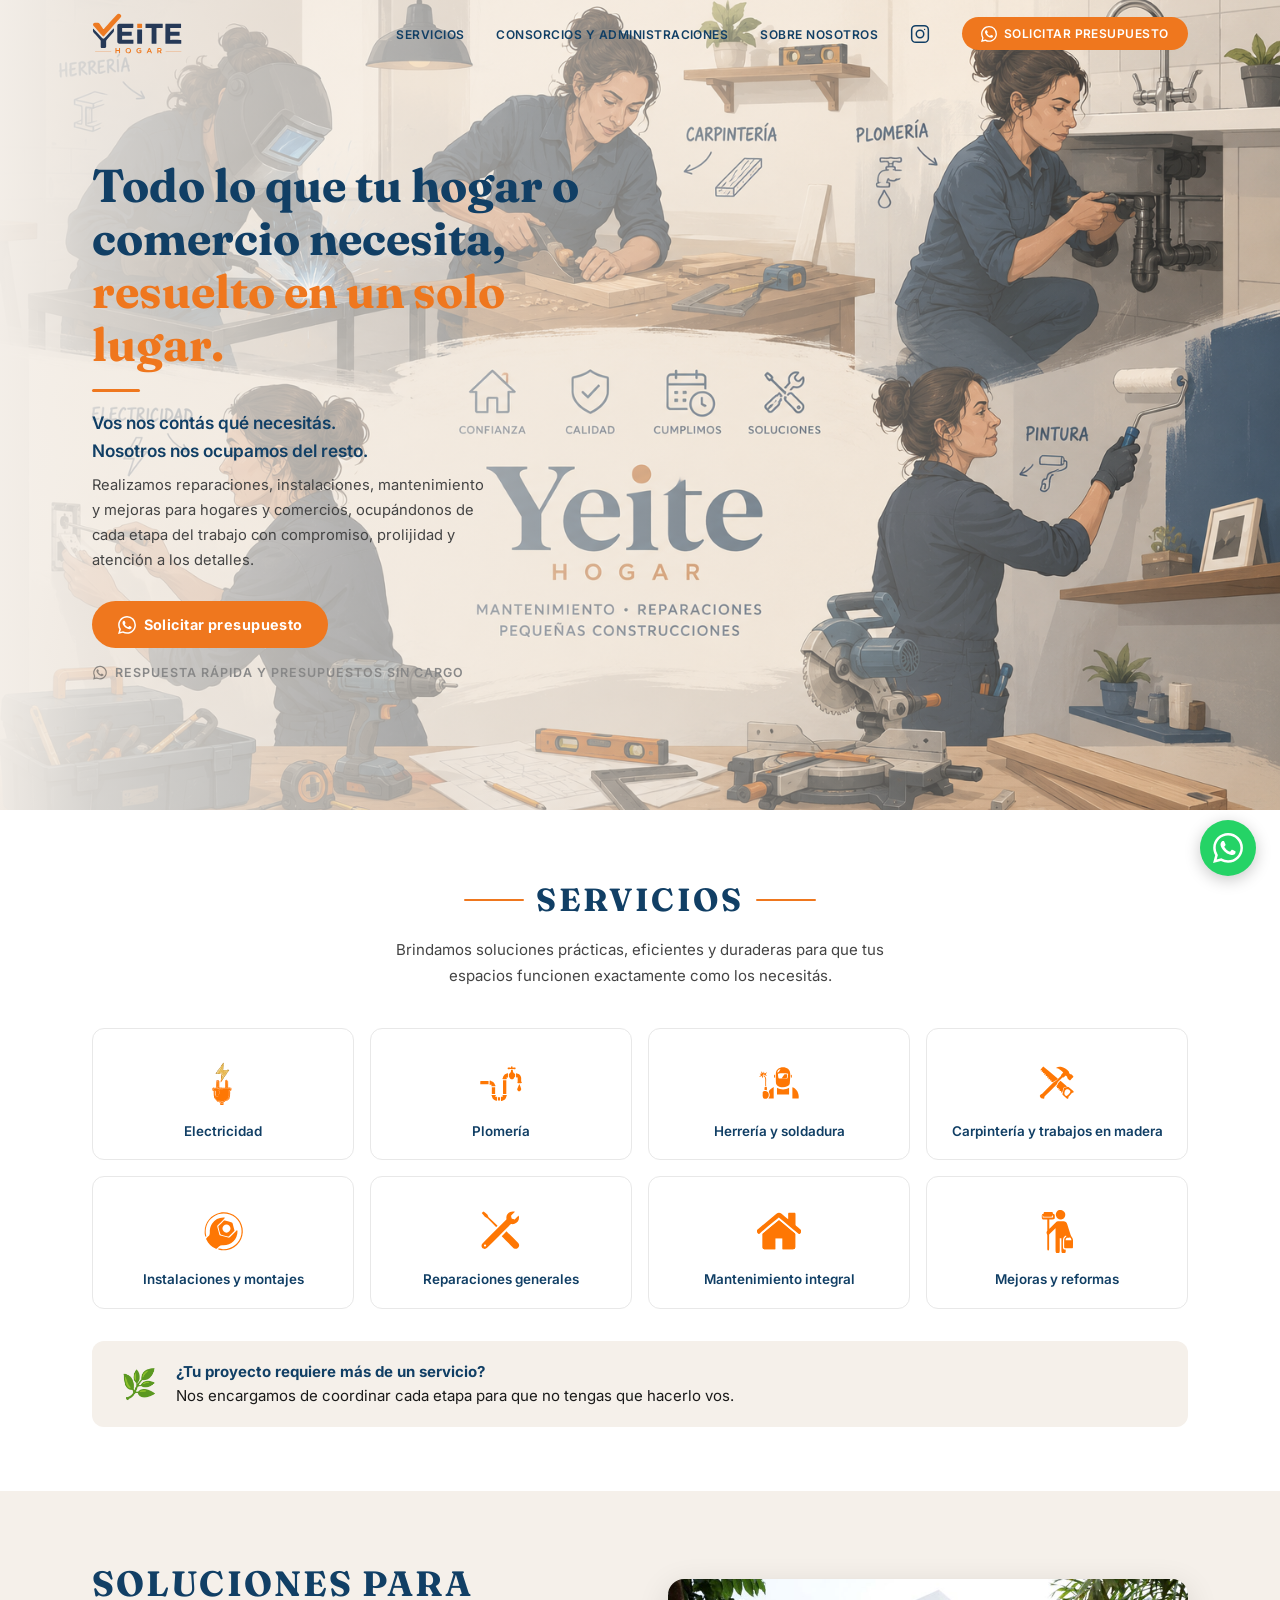
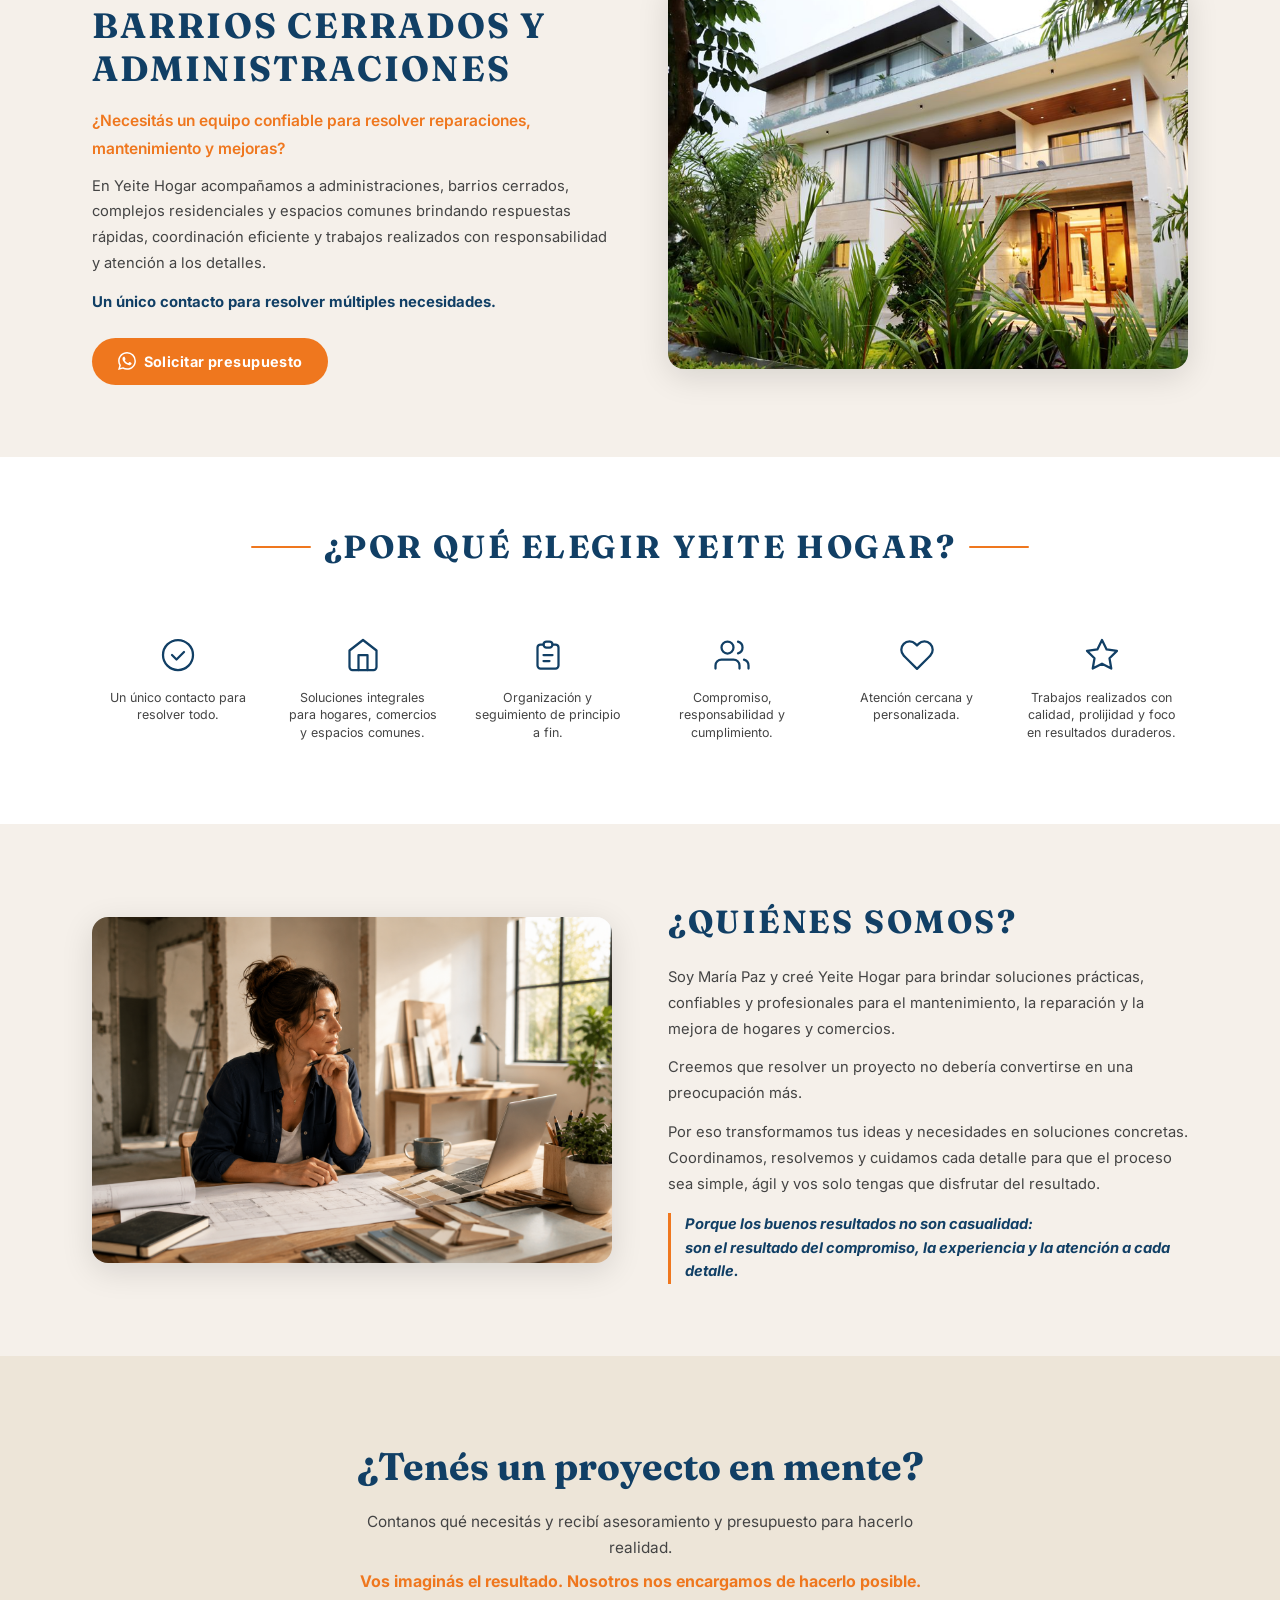
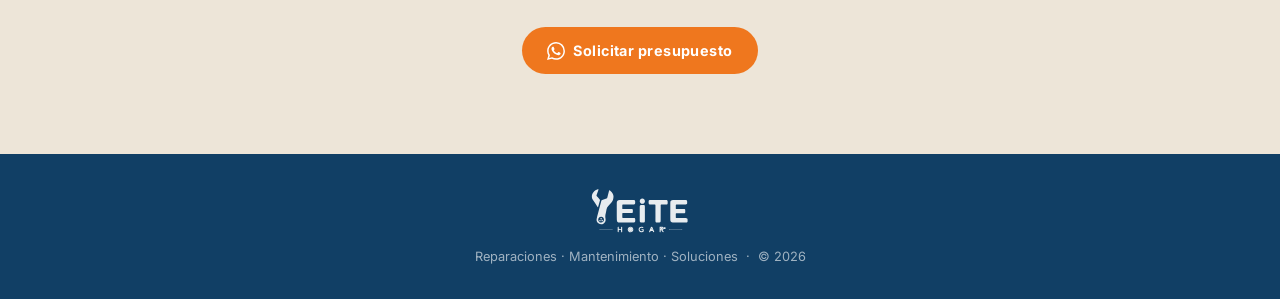
==== commit 699e2156: "." ====
--- a/index.html
+++ b/index.html
@@ -6,163 +6,261 @@
   <title>Yeite Hogar – Hogar · Mantenimiento · Soluciones</title>
   <link rel="preconnect" href="https://fonts.googleapis.com">
   <link rel="preconnect" href="https://fonts.gstatic.com" crossorigin>
-  <link href="https://fonts.googleapis.com/css2?family=Fraunces:ital,opsz,wght@0,9..144,300;0,9..144,700;1,9..144,400&family=Inter:wght@400;500;600&display=swap" rel="stylesheet">
+  <link href="https://fonts.googleapis.com/css2?family=Fraunces:ital,opsz,wght@0,9..144,400;0,9..144,700;1,9..144,400&family=Inter:wght@400;500;600;700&display=swap" rel="stylesheet">
+  <link rel="icon" type="image/x-icon" href="assets/img/favicon.ico">
   <link rel="stylesheet" href="assets/css/styles.css">
-  <link rel="icon" type="image/x-icon" href="assets/img/favicon.ico">
 </head>
 <body>
-  
-
-  <!-- ── Nav ────────────────────────────────────── -->
+
+  <!-- ── NAV ── -->
   <nav>
     <div class="nav-inner">
-      <a class="nav-logo" href="#hero"><img src="assets/img/logo.svg" width="120" height="auto" alt=""></a>
+      <a class="nav-logo" href="#hero">
+        <img src="assets/img/logo.svg" alt="Yeite Hogar">
+      </a>
       <button class="nav-toggle" aria-label="Abrir menú" aria-expanded="false">
         <span></span><span></span><span></span>
       </button>
       <ul class="nav-links">
-        <li><a href="#quienes">Quiénes somos</a></li>
         <li><a href="#servicios">Servicios</a></li>
-        <li><a href="#contacto" class="nav-cta">Contactar</a></li>
+        <li><a href="#consorcios">Consorcios y administraciones</a></li>
+        <li><a href="#quienes">Sobre nosotros</a></li>
+         <li><a href="#">  <img src="assets/img/ico-instagram.svg" alt="Instagram" width="20px"></a></li>
+        <li>
+          <a href="https://wa.me/5491125984838?text=Hola%20Yeite%20Hogar%2C%20necesito%20un%20presupuesto." class="nav-cta" target="_blank" rel="noopener">
+            <img src="assets/img/ico-whatsapp.svg" alt="">
+            Solicitar presupuesto
+          </a>
+        </li>
       </ul>
     </div>
   </nav>
 
-  <!-- ── Hero ───────────────────────────────────── -->
+  <!-- ══════════════════════════════════════════════
+       HERO
+       ══════════════════════════════════════════════ -->
   <section id="hero">
-    <div class="hero-box">
+    <!-- Imagen de fondo absoluta -->
+    <div class="hero-img-wrap">
+      <img src="assets/img/image0.png" alt="Interior de hogar moderno">
+    </div>
+    <!-- Texto sobre la imagen -->
+    <div class="hero-inner">
       <div class="hero-text">
-        <span class="hero-eyebrow">Mantenimiento · Reparaciones · Instalaciones</span>
         <h1 class="hero-headline">
-          Tu hogar,<br>
-          <em>funcionando</em><br>
-          como debería.
+          Todo lo que tu hogar o comercio necesita,<br>
+          <span class="accent">resuelto en un solo lugar.</span>
         </h1>
-        <p class="hero-sub">
-          Resolvemos, simplificamos y cuidamos tu espacio.
-          Desde una reparación puntual hasta proyectos de mejora más amplios.
-        </p>
-        <div class="hero-actions">
-          <a href="#contacto" class="btn-primary">Solicitar presupuesto</a>
-          <a href="#servicios" class="btn-ghost">Ver servicios</a>
-        </div>
-      </div>
-      <div class="hero-visual">
-        <img src="assets/img/hero.png" alt="Ilustración de una casa con herramientas" >
-      </div>
-    </div>
-  </section>
-
-  <!-- ── Quiénes somos ──────────────────────────── -->
+        <div class="hero-divider"></div>
+        <p class="hero-lead">Vos nos contás qué necesitás.<br>Nosotros nos ocupamos del resto.</p>
+        <p class="hero-sub">Realizamos reparaciones, instalaciones, mantenimiento y mejoras para hogares y comercios, ocupándonos de cada etapa del trabajo con compromiso, prolijidad y atención a los detalles.</p>
+        <a href="https://wa.me/5491125984838?text=Hola%20Yeite%20Hogar%2C%20necesito%20un%20presupuesto." class="btn-orange" target="_blank" rel="noopener">
+          <img src="assets/img/ico-whatsapp.svg" alt="">
+          Solicitar presupuesto
+        </a>
+        <div class="hero-wa-note">
+          <img src="assets/img/ico-whatsapp2.svg" alt="">
+          Respuesta rápida y presupuestos sin cargo
+        </div>
+      </div>
+    </div>
+  </section>
+
+  <!-- ══════════════════════════════════════════════
+       SERVICIOS
+       ══════════════════════════════════════════════ -->
+  <section id="servicios">
+    <div class="wrap">
+      <div class="section-header-center">
+        <h2>Servicios</h2>
+        <p>Brindamos soluciones prácticas, eficientes y duraderas para que tus espacios funcionen exactamente como los necesitás.</p>
+      </div>
+
+      <div class="servicios-grid-2">
+
+        <div class="srv-card">
+          <div class="srv-card-icon"><img src="assets/img/ico-electrico.svg" alt=""></div>
+          <h3>Electricidad</h3>
+        </div>
+
+        <div class="srv-card">
+          <div class="srv-card-icon"><img src="assets/img/ico-plomeria.svg" alt=""></div>
+          <h3>Plomería</h3>
+        </div>
+
+        <div class="srv-card">
+          <div class="srv-card-icon"><img src="assets/img/ico-herreria.svg" alt=""></div>
+          <h3>Herrería y soldadura</h3>
+        </div>
+
+        <div class="srv-card">
+          <div class="srv-card-icon"><img src="assets/img/ico-carpinteria.svg" alt=""></div>
+          <h3>Carpintería y trabajos en madera</h3>
+        </div>
+
+        <div class="srv-card">
+          <div class="srv-card-icon"><img src="assets/img/ico-muebles.svg" alt=""></div>
+          <h3>Instalaciones y montajes</h3>
+        </div>
+
+        <div class="srv-card">
+          <div class="srv-card-icon"><img src="assets/img/ico-accesorios.svg" alt=""></div>
+          <h3>Reparaciones generales</h3>
+        </div>
+
+        <div class="srv-card">
+          <div class="srv-card-icon"><img src="assets/img/ico-hogar.svg" alt=""></div>
+          <h3>Mantenimiento integral</h3>
+        </div>
+
+        <div class="srv-card">
+          <div class="srv-card-icon"><img src="assets/img/ico-pintura.svg" alt=""></div>
+          <h3>Mejoras y reformas</h3>
+        </div>
+
+      </div>
+
+      <div class="banner-cta">
+        <div class="banner-cta-icon">🌿</div>
+        <p><strong>¿Tu proyecto requiere más de un servicio?</strong><br>
+        Nos encargamos de coordinar cada etapa para que no tengas que hacerlo vos.</p>
+      </div>
+    </div>
+  </section>
+
+  <!-- ══════════════════════════════════════════════
+       CONSORCIOS Y ADMINISTRACIONES
+       ══════════════════════════════════════════════ -->
+  <section id="consorcios">
+    <div class="consorcios-inner">
+      <div class="consorcios-text">
+        <h2>Soluciones para barrios cerrados y administraciones</h2>
+        <p class="c-lead">¿Necesitás un equipo confiable para resolver reparaciones, mantenimiento y mejoras?</p>
+        <p>En Yeite Hogar acompañamos a administraciones, barrios cerrados, complejos residenciales y espacios comunes brindando respuestas rápidas, coordinación eficiente y trabajos realizados con responsabilidad y atención a los detalles.</p>
+        <p class="c-bold">Un único contacto para resolver múltiples necesidades.</p>
+        <a href="https://wa.me/5491125984838?text=Hola%20Yeite%20Hogar%2C%20necesito%20un%20presupuesto." class="btn-orange" target="_blank" rel="noopener">
+          <img src="assets/img/ico-whatsapp.svg" alt="">
+          Solicitar presupuesto
+        </a>
+      </div>
+      <div class="consorcios-img">
+        <img src="assets/img/nosotros.png" alt="Barrio cerrado">
+      </div>
+    </div>
+  </section>
+
+  <!-- ══════════════════════════════════════════════
+       POR QUÉ ELEGIRNOS
+       ══════════════════════════════════════════════ -->
+  <section id="porque">
+    <div class="porque-inner">
+      <div class="section-header-center">
+        <h2>¿Por qué elegir Yeite Hogar?</h2>
+      </div>
+      <div class="porque-grid">
+
+        <div class="porque-item">
+          <div class="porque-item-icon">
+            <svg viewBox="0 0 24 24"><circle cx="12" cy="12" r="10"/><path d="M8 12l3 3 5-5"/></svg>
+          </div>
+          <p>Un único contacto para resolver todo.</p>
+        </div>
+
+        <div class="porque-item">
+          <div class="porque-item-icon">
+            <svg viewBox="0 0 24 24"><path d="M3 9l9-7 9 7v11a2 2 0 01-2 2H5a2 2 0 01-2-2z"/><polyline points="9 22 9 12 15 12 15 22"/></svg>
+          </div>
+          <p>Soluciones integrales para hogares, comercios y espacios comunes.</p>
+        </div>
+
+        <div class="porque-item">
+          <div class="porque-item-icon">
+            <svg viewBox="0 0 24 24"><path d="M9 5H7a2 2 0 00-2 2v12a2 2 0 002 2h10a2 2 0 002-2V7a2 2 0 00-2-2h-2"/><rect x="9" y="3" width="6" height="4" rx="2"/><path d="M9 12h6M9 16h4"/></svg>
+          </div>
+          <p>Organización y seguimiento de principio a fin.</p>
+        </div>
+
+        <div class="porque-item">
+          <div class="porque-item-icon">
+            <svg viewBox="0 0 24 24"><path d="M17 21v-2a4 4 0 00-4-4H5a4 4 0 00-4 4v2"/><circle cx="9" cy="7" r="4"/><path d="M23 21v-2a4 4 0 00-3-3.87M16 3.13a4 4 0 010 7.75"/></svg>
+          </div>
+          <p>Compromiso, responsabilidad y cumplimiento.</p>
+        </div>
+
+        <div class="porque-item">
+          <div class="porque-item-icon">
+            <svg viewBox="0 0 24 24"><path d="M20.84 4.61a5.5 5.5 0 00-7.78 0L12 5.67l-1.06-1.06a5.5 5.5 0 00-7.78 7.78l1.06 1.06L12 21.23l7.78-7.78 1.06-1.06a5.5 5.5 0 000-7.78z"/></svg>
+          </div>
+          <p>Atención cercana y personalizada.</p>
+        </div>
+
+        <div class="porque-item">
+          <div class="porque-item-icon">
+            <svg viewBox="0 0 24 24"><polygon points="12 2 15.09 8.26 22 9.27 17 14.14 18.18 21.02 12 17.77 5.82 21.02 7 14.14 2 9.27 8.91 8.26 12 2"/></svg>
+          </div>
+          <p>Trabajos realizados con calidad, prolijidad y foco en resultados duraderos.</p>
+        </div>
+
+       <!--  <div class="porque-item">
+          <div class="porque-item-icon">
+            <svg viewBox="0 0 24 24"><path d="M12 22s8-4 8-10V5l-8-3-8 3v7c0 6 8 10 8 10z"/></svg>
+          </div>
+          <p>La tranquilidad de saber que tu proyecto está en manos de personas que realmente se ocupan.</p>
+        </div> -->
+
+      </div>
+    </div>
+  </section>
+
+  <!-- ══════════════════════════════════════════════
+       QUIÉNES SOMOS
+       ══════════════════════════════════════════════ -->
   <section id="quienes">
-    <div class="quienes-box">
-      <div class="quienes-text">
-        <span class="section-pill lav">Quiénes somos</span>
-        <h2 class="section-title">Una idea simple,<br>resultados concretos.</h2>
-        <p>Yeite Hogar nace con una idea simple: ayudarte a que tu hogar funcione como debería.</p>
-        <p>Realizamos mantenimiento, reparaciones, instalaciones y mejoras para hogares y comercios, ofreciendo soluciones prácticas, confiables y duraderas.</p>
-        <p>Trabajamos con compromiso, atención al detalle y una mirada integral, porque entendemos que cada espacio tiene necesidades diferentes.</p>
-        <p>Ya sea una reparación puntual o un proyecto más amplio, nuestro propósito es el mismo: resolver, simplificar y cuidar aquello que más valorás.</p>
-        <div class="quienes-tagline">
-          Yeite Hogar.<br>Hogar · Mantenimiento · Soluciones.
-        </div>
-      </div>
-      <div class="quienes-visual">
-        <img src="assets/img/nosotros.png" alt="Persona trabajando con herramientas" >
-      </div>
-    </div>
-  </section>
-
-  <!-- ── Servicios ──────────────────────────────── -->
-  <section id="servicios">
-    <div class="servicios-box">
-      <div class="servicios-intro">
-        <span class="section-pill">Servicios</span>
-        <h2 class="section-title">Soluciones para cada<br>necesidad de tu espacio.</h2>
-        <p>Desde pequeñas reparaciones hasta proyectos de mejora más amplios. Cada trabajo se realiza con atención al detalle y materiales adecuados.</p>
-      </div>
-
-      <div class="servicios-grid">
-
-        <div class="servicio-card">
-          <div class="servicio-icon"><img src="assets/img/ico-hogar.svg" alt=""></div>
-          <h3>Mantenimiento general del hogar</h3>
-        </div>
-
-        <div class="servicio-card">
-          <div class="servicio-icon"><img src="assets/img/ico-electrico.svg" alt=""></div>
-          <h3>Reparaciones e instalaciones eléctricas</h3>
-        </div>
-
-        <div class="servicio-card">
-          <div class="servicio-icon"><img src="assets/img/ico-plomeria.svg" alt=""></div>
-          <h3>Plomería y sanitarios</h3>
-        </div>
-
-        <div class="servicio-card">
-          <div class="servicio-icon"><img src="assets/img/ico-herreria.svg" alt=""></div>
-          <h3>Herrería, soldadura y estructuras metálicas</h3>
-        </div>
-
-        <div class="servicio-card">
-          <div class="servicio-icon"><img src="assets/img/ico-carpinteria.svg" alt=""></div>
-          <h3>Carpintería y trabajos en madera</h3>
-        </div>
-
-        <div class="servicio-card">
-          <div class="servicio-icon"><img src="assets/img/ico-muebles.svg" alt=""></div>
-          <h3>Armado e instalación de muebles</h3>
-        </div>
-
-        <div class="servicio-card">
-          <div class="servicio-icon"><img src="assets/img/ico-ventanas.svg" alt=""></div>
-          <h3>Reparación de puertas, ventanas y cerramientos</h3>
-        </div>
-
-        <div class="servicio-card">
-          <div class="servicio-icon"><img src="assets/img/ico-pintura.svg" alt=""></div>
-          <h3>Pintura y terminaciones</h3>
-        </div>
-
-        <div class="servicio-card">
-          <div class="servicio-icon"><img src="assets/img/ico-accesorios.svg" alt=""></div>
-          <h3>Colocación de accesorios y equipamiento</h3>
-        </div>
-
-        <div class="servicio-card">
-          <div class="servicio-icon"><img src="assets/img/ico-pergola.svg" alt=""></div>
-          <h3>Pérgolas, decks y estructuras exteriores</h3>
-        </div>
-
-      </div>
-    </div>
-  </section>
-
-  <!-- ── Contacto ───────────────────────────────── -->
-  <section id="contacto">
-    <div class="contacto-box">
-      <span class="section-pill rose">Contacto</span>
-      <h2 class="section-title">¿Necesitás resolver algo?</h2>
-      <p class="contacto-sub">Contanos qué necesitás y te respondemos a la brevedad. Presupuesto sin cargo.</p>
-      <a href="https://wa.me/5491125984838?text=Hola%20Yeite Hogar%2C%20necesito%20un%20presupuesto." class="btn-wa" target="_blank" rel="noopener">
+    <div class="quienes-inner">
+      <div class="quienes-img">
+        <img src="assets/img/image1.png" alt="Equipo Yeite Hogar">
+      </div>
+      <div class="quienes-content">
+        <h2>¿Quiénes somos?</h2>
+        <p>Soy María Paz y creé Yeite Hogar para brindar soluciones prácticas, confiables y profesionales para el mantenimiento, la reparación y la mejora de hogares y comercios.</p>
+        <p>Creemos que resolver un proyecto no debería convertirse en una preocupación más.</p>
+        <p>Por eso transformamos tus ideas y necesidades en soluciones concretas. Coordinamos, resolvemos y cuidamos cada detalle para que el proceso sea simple, ágil y vos solo tengas que disfrutar del resultado.</p>
+        <div class="q-bold">
+          Porque los buenos resultados no son casualidad:<br>
+          son el resultado del compromiso, la experiencia y la atención a cada detalle.
+        </div>
+      </div>
+    </div>
+  </section>
+
+  <!-- ══════════════════════════════════════════════
+       CTA FINAL
+       ══════════════════════════════════════════════ -->
+  <section id="cta-final">
+    <div class="cta-final-inner">
+      <h2>¿Tenés un proyecto en mente?</h2>
+      <p class="cta-sub">Contanos qué necesitás y recibí asesoramiento y presupuesto para hacerlo realidad.</p>
+      <span class="cta-accent">Vos imaginás el resultado. Nosotros nos encargamos de hacerlo posible.</span>
+      <a href="https://wa.me/5491125984838?text=Hola%20Yeite%20Hogar%2C%20necesito%20un%20presupuesto." class="btn-orange" target="_blank" rel="noopener">
         <img src="assets/img/ico-whatsapp.svg" alt="">
-        Escribinos por WhatsApp
+        Solicitar presupuesto
       </a>
     </div>
   </section>
 
-  <!-- ── Footer ─────────────────────────────────── -->
+  <!-- ── FOOTER ── -->
   <footer>
-    <img src="assets/img/logo_footer.svg" width="100" style="margin: auto;">
-    <p> Reparaciones · Mantenimiento · Soluciones &nbsp;·&nbsp; © 2026</p>
+    <img src="assets/img/logo_footer.svg" width="100" alt="Yeite Hogar">
+    <p>Reparaciones · Mantenimiento · Soluciones &nbsp;·&nbsp; © 2026</p>
   </footer>
 
-  <!-- ── Botón WhatsApp flotante ────────────────── -->
-  <a class="wa-float" href="https://wa.me/5491125984838?text=Hola%20Yeite Hogar%2C%20necesito%20un%20presupuesto." target="_blank" rel="noopener" aria-label="Contactar por WhatsApp">
+  <!-- ── WA Flotante ── -->
+  <a class="wa-float" href="https://wa.me/5491125984838?text=Hola%20Yeite%20Hogar%2C%20necesito%20un%20presupuesto." target="_blank" rel="noopener" aria-label="Contactar por WhatsApp">
     <img src="assets/img/ico-whatsapp.svg" alt="">
   </a>
 
   <script>
+    // Menú hamburguesa
     const toggle = document.querySelector('.nav-toggle');
     const links  = document.querySelector('.nav-links');
     toggle.addEventListener('click', () => {
@@ -177,6 +275,14 @@
         toggle.setAttribute('aria-expanded', false);
       });
     });
+
+    // Nav: transparente en hero → blanco al hacer scroll
+    const nav = document.querySelector('nav');
+    const updateNav = () => {
+      nav.classList.toggle('scrolled', window.scrollY > 40);
+    };
+    window.addEventListener('scroll', updateNav, { passive: true });
+    updateNav();
   </script>
 
 </body>
--- a/assets/css/styles.css
+++ b/assets/css/styles.css
@@ -1,541 +1,446 @@
-/* ═══════════════════════════════════════════════════
-   Yubira – Estilos principales
-   ═══════════════════════════════════════════════════ */
-
-/* ── Reset & Variables ─────────────────────────── */
-*, *::before, *::after {
-  box-sizing: border-box;
-  margin: 0;
-  padding: 0;
-}
-
-:root {
-  --bg:        #FAFAF8;
-  --white:     #FFFFFF;
-  --ink:       #013B60;
-  --ink-soft:  #5A5A5A;
-  --rose:      #f89945;
-  --rose-dk:   #FE7704;
-  --lav:       #368abe;
-  --lav-lt:    #bae3fc;
-  --yellow:    #F5D980;
-  --yellow-lt: #f8a55c;
-  --line:      #EBEBEB;
-  --muted:     #9A9A9A;
-
-  --nav-h:   64px;
-  --max-w:   1160px;
-  --gap:     2rem;
-}
-
-html { scroll-behavior: smooth; }
-
-body {
-  background: var(--bg);
-  color: var(--ink);
-  font-family: 'Inter', sans-serif;
-  font-size: 16px;
-  line-height: 1.6;
-}
-
-img, svg { display: block; max-width: 100%; }
-
-/* ── Wrapper centrado ──────────────────────────── */
-.wrap {
-  width: 100%;
-  max-width: var(--max-w);
-  margin: 0 auto;
-  padding: 0 2rem;
-}
-
-/* ── Nav ───────────────────────────────────────── */
-nav {
-  position: fixed;
-  top: 0; left: 0; right: 0;
-  z-index: 100;
-  height: var(--nav-h);
-  background: rgba(250,250,248,0.94);
-  backdrop-filter: blur(12px);
-  -webkit-backdrop-filter: blur(12px);
-  border-bottom: 1px solid var(--line);
-}
-.nav-inner {
-  max-width: var(--max-w);
-  margin: 0 auto;
-  padding: 0 2rem;
-  height: 100%;
-  display: flex;
-  align-items: center;
-  justify-content: space-between;
-}
-
-.nav-logo {
-  font-family: 'Fraunces', serif;
-  font-weight: 700;
-  font-size: 1.55rem;
-  color: var(--ink);
-  letter-spacing: -0.02em;
-  text-decoration: none;
-  line-height: 1;
-}
-.nav-logo span { color: var(--rose-dk); }
-
-.nav-links {
-  list-style: none;
-  display: flex;
-  align-items: center;
-  gap: 1.75rem;
-}
-.nav-links a {
-  text-decoration: none;
-  font-size: 0.875rem;
-  font-weight: 500;
-  color: var(--ink-soft);
-  transition: color 0.2s;
-}
-.nav-links a:hover { color: var(--ink); }
-
-.nav-cta {
-  background: var(--rose) !important;
-  color: var(--white) !important;
-  padding: 0.4rem 1.1rem !important;
-  border-radius: 50px !important;
-  font-weight: 600 !important;
-  transition: background 0.2s !important;
-}
-.nav-cta:hover { background: var(--rose-dk) !important; }
-
-/* Hamburguesa */
-.nav-toggle {
-  display: none;
-  flex-direction: column;
-  gap: 5px;
-  background: none;
-  border: none;
-  cursor: pointer;
-  padding: 4px;
-}
-.nav-toggle span {
-  display: block;
-  width: 24px; height: 2px;
-  background: var(--ink);
-  border-radius: 2px;
-  transition: transform 0.25s, opacity 0.25s;
-}
-.nav-toggle.open span:nth-child(1) { transform: translateY(7px) rotate(45deg); }
-.nav-toggle.open span:nth-child(2) { opacity: 0; }
-.nav-toggle.open span:nth-child(3) { transform: translateY(-7px) rotate(-45deg); }
-
-/* ── Botones globales ──────────────────────────── */
-.btn-primary {
-  display: inline-block;
-  background: var(--rose);
-  color: var(--white);
-  text-decoration: none;
-  padding: 0.7rem 1.6rem;
-  border-radius: 50px;
-  font-weight: 600;
-  font-size: 0.9rem;
-  transition: background 0.2s;
-  box-shadow: 0 4px 14px rgba(240,160,176,0.35);
-}
-.btn-primary:hover { background: var(--rose-dk); }
-
-.btn-ghost {
-  display: inline-flex;
-  align-items: center;
-  gap: 0.3rem;
-  color: var(--ink-soft);
-  text-decoration: none;
-  font-weight: 500;
-  font-size: 0.88rem;
-  transition: color 0.2s;
-}
-.btn-ghost::after { content: "→"; }
-.btn-ghost:hover { color: var(--ink); }
-
-/* ── Pills de sección ──────────────────────────── */
-.section-pill {
-  display: inline-block;
-  background: var(--yellow-lt);
-  color: #333333;
-  font-size: 0.7rem;
-  font-weight: 700;
-  letter-spacing: 0.13em;
-  text-transform: uppercase;
-  padding: 0.25rem 0.8rem;
-  border-radius: 50px;
-  margin-bottom: 0.75rem;
-}
-.section-pill.lav  { background: var(--lav-lt); color: #FE7704; }
-.section-pill.rose { background: #ececec;        color: #FE7704; }
-
-.section-title {
-  font-family: 'Fraunces', serif;
-  font-size: clamp(1.75rem, 2.8vw, 2.4rem);
-  font-weight: 700;
-  line-height: 1.15;
-  color: var(--ink);
-  margin-bottom: 1rem;
-}
-
-/* ════════════════════════════════════════════════
-   HERO  — box de dos columnas, sin full-height
-   ════════════════════════════════════════════════ */
-#hero {
-  padding-top: var(--nav-h);
-  background: var(--bg);
-}
-.hero-box {
-  max-width: var(--max-w);
-  margin: 0 auto;
-  padding: 3.5rem 2rem;
-  display: grid;
-  grid-template-columns: 1fr 1fr;
-  gap: var(--gap);
-  align-items: center;
-}
-
-.hero-text { max-width: 480px; }
-
-.hero-eyebrow {
-  display: inline-block;
-  background: var(--lav-lt);
-  color: var(--lav);
-  font-size: 0.7rem;
-  font-weight: 700;
-  letter-spacing: 0.13em;
-  text-transform: uppercase;
-  padding: 0.25rem 0.8rem;
-  border-radius: 50px;
-  margin-bottom: 1rem;
-}
-
-.hero-headline {
-  font-family: 'Fraunces', serif;
-  font-size: clamp(2rem, 3.8vw, 3rem);
-  line-height: 1.12;
-  font-weight: 700;
-  color: var(--ink);
-}
-.hero-headline em {
-  font-style: italic;
-  font-weight: 400;
-  color: var(--rose-dk);
-}
-
-.hero-sub {
-  font-size: 0.97rem;
-  color: var(--ink-soft);
-  margin: 1rem 0 1.6rem;
-  line-height: 1.7;
-}
-
-.hero-actions {
-  display: flex;
-  gap: 1rem;
-  flex-wrap: wrap;
-  align-items: center;
-}
-
-.hero-visual {
-  display: flex;
-  justify-content: center;
-  align-items: center;
-}
-.hero-visual img {
-  width: 100%;
-  
-  height: auto;
-  border-radius: 20px;
-}
-
-/* ════════════════════════════════════════════════
-   QUIÉNES SOMOS  — box sobre fondo lavanda
-   ════════════════════════════════════════════════ */
-#quienes {
-  background: var(--lav-lt);
-}
-.quienes-box {
-  max-width: var(--max-w);
-  margin: 0 auto;
-  padding: 3.5rem 2rem;
-  display: grid;
-  grid-template-columns: 1fr 1fr;
-  gap: var(--gap);
-  align-items: center;
-}
-
-.quienes-text p {
-  color: var(--ink-soft);
-  margin-bottom: 0.85rem;
-  line-height: 1.75;
-  font-size: 0.97rem;
-}
-
-.quienes-tagline {
-  margin-top: 1.5rem;
-  background: var(--white);
-  border-left: 4px solid var(--rose);
-  padding: 0.85rem 1.1rem;
-  border-radius: 0 8px 8px 0;
-  font-family: 'Fraunces', serif;
-  font-size: 1rem;
-  font-style: italic;
-  color: var(--ink);
-  line-height: 1.55;
-  box-shadow: 0 2px 10px rgba(0,0,0,0.05);
-}
-
-.quienes-visual {
-  display: flex;
-  justify-content: center;
-  align-items: center;
-}
-.quienes-visual img {
-  width: 100%;
-
-}
-
-/* ════════════════════════════════════════════════
-   SERVICIOS
-   ════════════════════════════════════════════════ */
-#servicios { background: var(--bg); }
-
-.servicios-box {
-  max-width: var(--max-w);
-  margin: 0 auto;
-  padding: 3.5rem 2rem;
-}
-
-.servicios-intro {
-  max-width: 600px;
-  margin-bottom: 2rem;
-}
-.servicios-intro p {
-  color: var(--ink-soft);
-  font-size: 0.97rem;
-  line-height: 1.7;
-}
-
-.servicios-grid {
-  display: grid;
-  grid-template-columns: repeat(5, 1fr);
-  gap: 0.75rem;
-}
-
-.servicio-card {
-  border-radius: 12px;
-  padding: 1rem 0.9rem;
-  display: flex;
-  flex-direction: column;
-  gap: 0.6rem;
-  transition: transform 0.18s, box-shadow 0.18s;
-  box-shadow: 0 1px 6px rgba(0,0,0,0.06);
-}
-.servicio-card:hover {
-  transform: translateY(-2px);
-  box-shadow: 0 6px 18px rgba(0,0,0,0.1);
-}
-.servicio-card:nth-child(3n+1) { background: #f8e0cb; }
-.servicio-card:nth-child(3n+2) { background: var(--lav-lt); }
-.servicio-card:nth-child(3n+3) { background: var(--yellow-lt); }
-
-.servicio-icon {
-  flex-shrink: 0;
-  width: 36px; height: 36px;
-  background: rgba(255,255,255,0.75);
-  border-radius: 8px;
-  display: flex;
-  align-items: center;
-  justify-content: center;
-}
-.servicio-icon img { width: 35px; height: 35px; }
-
-.servicio-card h3 {
-  font-size: 0.82rem;
-  font-weight: 600;
-  color: var(--ink);
-  line-height: 1.35;
-}
-
-/* ════════════════════════════════════════════════
-   CONTACTO
-   ════════════════════════════════════════════════ */
-#contacto { background: var(--white); }
-
-.contacto-box {
-  max-width: var(--max-w);
-  margin: 0 auto;
-  padding: 3.5rem 2rem;
-  text-align: center;
-}
-
-.contacto-sub {
-  font-size: 0.97rem;
-  color: var(--ink-soft);
-  margin: 0 auto 2rem;
-  max-width: 400px;
-  line-height: 1.7;
-}
-
-.btn-wa {
-  display: inline-flex;
-  align-items: center;
-  gap: 0.55rem;
-  background: #25D366;
-  color: var(--white);
-  text-decoration: none;
-  font-weight: 700;
-  font-size: 0.97rem;
-  padding: 0.8rem 2rem;
-  border-radius: 50px;
-  transition: background 0.2s;
-  box-shadow: 0 4px 16px rgba(37,211,102,0.28);
-}
-.btn-wa:hover { background: #1ebe58; }
-.btn-wa img { width: 20px; height: 20px; }
-
-/* ── Footer ────────────────────────────────────── */
-footer {
-  background: var(--ink);
-  color: var(--muted);
-  text-align: center;
-  padding: 1.5rem 2rem;
-  font-size: 0.8rem;
-}
-footer strong {
-  color: var(--white);
-  font-family: 'Fraunces', serif;
-}
-
-/* ── WhatsApp flotante ─────────────────────────── */
-.wa-float {
-  position: fixed;
-  bottom: 24px; right: 24px;
-  z-index: 200;
-  width: 54px; height: 54px;
-  background: #25D366;
-  border-radius: 50%;
-  display: flex;
-  align-items: center;
-  justify-content: center;
-  box-shadow: 0 4px 16px rgba(0,0,0,0.2);
-  text-decoration: none;
-  transition: transform 0.2s, box-shadow 0.2s;
-}
-.wa-float:hover {
-  transform: scale(1.08);
-  box-shadow: 0 6px 22px rgba(0,0,0,0.26);
-}
-.wa-float img { width: 30px; height: 30px; }
-
-/* ════════════════════════════════════════════════
-   RESPONSIVE
-   ════════════════════════════════════════════════ */
-
-/* ── 1100px: grilla de servicios a 4 col ─────── */
-@media (max-width: 1100px) {
-  .servicios-grid {
-    grid-template-columns: repeat(4, 1fr);
-  }
-}
-
-/* ── 860px: tablet ─────────────────────────────── */
-@media (max-width: 860px) {
-  /* Nav hamburguesa */
-  .nav-toggle { display: flex; }
-  .nav-links {
-    display: none;
-    position: absolute;
-    top: var(--nav-h);
-    left: 0; right: 0;
-    background: rgba(250,250,248,0.98);
-    border-bottom: 1px solid var(--line);
-    flex-direction: column;
-    align-items: stretch;
-    gap: 0;
-    padding: 0.4rem 0;
-  }
-  .nav-links.open { display: flex; }
-  .nav-links li { border-top: 1px solid var(--line); }
-  .nav-links a {
-    display: block;
-    padding: 0.85rem 2rem;
-    font-size: 0.95rem;
-  }
-  .nav-cta {
-    margin: 0.5rem 2rem !important;
-    text-align: center !important;
-    border-radius: 50px !important;
-  }
-
-  /* Hero 1 col */
-  .hero-box {
-    grid-template-columns: 1fr;
-    padding: 2.5rem 2rem;
-    gap: 1.5rem;
-  }
-  .hero-text { max-width: 100%; text-align: center; }
-  .hero-sub  { margin-left: auto; margin-right: auto; }
-  .hero-actions { justify-content: center; }
-  .hero-visual { justify-content: center; }
-  .hero-visual img { max-width: 320px; }
-
-  /* Quiénes 1 col */
-  .quienes-box {
-    grid-template-columns: 1fr;
-    padding: 2.5rem 2rem;
-    gap: 1.5rem;
-  }
-  .quienes-visual { order: -1; }
-  .quienes-visual img { max-width: 220px; margin: 0 auto; }
-
-  /* Servicios 3 col */
-  .servicios-grid { grid-template-columns: repeat(3, 1fr); }
-
-  .servicios-box,
-  .contacto-box  { padding: 2.5rem 2rem; }
-}
-
-/* ── 600px: mobile grande ──────────────────────── */
-@media (max-width: 600px) {
-  .section-title { font-size: clamp(1.5rem, 5.5vw, 1.9rem); }
-
-  /* Servicios 2 col */
-  .servicios-grid {
-    grid-template-columns: repeat(2, 1fr);
-    gap: 0.6rem;
-  }
-  .servicio-card {
-    padding: 0.9rem 0.8rem;
-    border-radius: 10px;
-  }
-
-  .hero-box,
-  .quienes-box,
-  .servicios-box,
-  .contacto-box { padding: 2rem 1.25rem; }
-}
-
-/* ── 430px: mobile ─────────────────────────────── */
-@media (max-width: 430px) {
-  .servicios-grid { grid-template-columns: 1fr; }
-  .servicio-card { flex-direction: row; align-items: center; gap: 0.75rem; }
-
-  .btn-primary, .btn-wa {
-    width: 100%;
-    justify-content: center;
-  }
-  .hero-actions { flex-direction: column; align-items: stretch; }
-
-  .hero-visual img { max-width: 100%; }
-
-  .wa-float { bottom: 16px; right: 16px; width: 50px; height: 50px; }
-}
-
-/* ── Motion reducida ───────────────────────────── */
-@media (prefers-reduced-motion: reduce) {
-  html { scroll-behavior: auto; }
-  *, *::before, *::after { transition: none !important; }
-}
+*, *::before, *::after { box-sizing: border-box; margin: 0; padding: 0; }
+
+    :root {
+      --navy:    #113F65;
+      --orange:  #EF771E;
+      --cream:   #F5F0EA;
+      --cream2:  #EDE5D8;
+      --white:   #FFFFFF;
+      --ink:     #1A1A1A;
+      --ink2:    #444444;
+      --muted:   #888888;
+      --max-w:   1160px;
+    }
+
+    html { scroll-behavior: smooth; }
+    body { font-family: 'Inter', sans-serif; color: var(--ink); background: var(--white); font-size: 16px; line-height: 1.6; }
+    img { display: block; max-width: 100%; }
+    a { text-decoration: none; }
+
+    .wrap { max-width: var(--max-w); margin: 0 auto; padding: 0 2rem; }
+
+    /* ── Botones ── */
+    .btn-orange {
+      display: inline-flex; align-items: center; gap: .5rem;
+      background: var(--orange); color: var(--white);
+      font-weight: 700; font-size: .9rem; letter-spacing: .03em;
+      padding: .75rem 1.6rem; border-radius: 50px;
+      transition: background .2s; white-space: nowrap;
+    }
+    .btn-orange:hover { background: #d4660f; }
+    .btn-orange img { width: 18px; height: 18px; }
+
+    .btn-outline {
+      display: inline-flex; align-items: center; gap: .5rem;
+      border: 2px solid var(--navy); color: var(--navy);
+      font-weight: 600; font-size: .9rem;
+      padding: .65rem 1.4rem; border-radius: 50px;
+      transition: background .2s, color .2s;
+    }
+    .btn-outline:hover { background: var(--navy); color: var(--white); }
+
+    /* ── NAV ── */
+    nav {
+      position: fixed; top: 0; left: 0; right: 0; z-index: 100;
+      background: transparent;
+      border-bottom: 1px solid transparent;
+      height: 68px;
+      transition: background .35s ease, border-color .35s ease, box-shadow .35s ease;
+    }
+    nav.scrolled {
+      background: rgba(255,255,255,.97);
+      backdrop-filter: blur(12px);
+      -webkit-backdrop-filter: blur(12px);
+      border-bottom: 1px solid rgba(0,0,0,.07);
+      box-shadow: 0 2px 12px rgba(0,0,0,.06);
+    }
+    .nav-inner {
+      max-width: var(--max-w); margin: 0 auto; padding: 0 2rem;
+      height: 100%; display: flex; align-items: center; justify-content: space-between; gap: 2rem;
+    }
+    .nav-logo img { height: 44px; width: auto; }
+
+    .nav-links { list-style: none; display: flex; align-items: center; gap: 2rem; }
+    .nav-links a {
+      font-size: .75rem; font-weight: 600; color: var(--navy);
+      letter-spacing: .04em; text-transform: uppercase;
+      transition: color .2s;
+    }
+    .nav-links a:hover { color: var(--orange); }
+
+    .nav-cta {
+      background: var(--orange) !important;
+      color: var(--white) !important;
+      padding: .45rem 1.2rem !important;
+      border-radius: 50px !important;
+      display: inline-flex !important; align-items: center; gap: .4rem;
+    }
+    .nav-cta:hover { background: #d4660f !important; color: var(--white) !important; }
+    .nav-cta img { width: 16px; height: 16px; }
+
+    .nav-toggle {
+      display: none; flex-direction: column; gap: 5px;
+      background: none; border: none; cursor: pointer; padding: 4px;
+    }
+    .nav-toggle span {
+      display: block; width: 24px; height: 2px;
+      background: var(--navy); border-radius: 2px;
+      transition: transform .25s, opacity .25s;
+    }
+    .nav-toggle.open span:nth-child(1) { transform: translateY(7px) rotate(45deg); }
+    .nav-toggle.open span:nth-child(2) { opacity: 0; }
+    .nav-toggle.open span:nth-child(3) { transform: translateY(-7px) rotate(-45deg); }
+
+    /* ══════════════════════════════════════════════
+       HERO — full viewport, imagen de fondo real
+       ══════════════════════════════════════════════ */
+    #hero {
+      position: relative;
+      min-height: 90vh;
+      overflow: hidden;
+      display: flex;
+      align-items: center;
+    }
+
+    /* Imagen ocupa todo el fondo del hero */
+    .hero-img-wrap {
+      position: absolute;
+      inset: 0;
+      z-index: 0;
+    }
+    .hero-img-wrap img {
+      width: 100%; height: 100%;
+      object-fit: cover;
+      object-position: right center;
+    }
+    /* Gradiente: crema sólido izquierda → transparente derecha */
+    .hero-img-wrap::after {
+      content: '';
+      position: absolute; inset: 0;
+      background: linear-gradient(
+        to right,
+        rgba(245,240,234,1)    0%,
+        rgba(245,240,234,0.97) 0%,
+        rgba(245,240,234,0.85) 7%,
+        rgba(245,240,234,0.1)  100%,
+        rgba(245,240,234,0)    21%
+      )
+    }
+
+    /* Contenedor del texto sobre la imagen */
+    .hero-inner {
+      position: relative; z-index: 1;
+      width: 100%; max-width: var(--max-w);
+      margin: 0 auto;
+      padding: 0 2rem;
+      min-height: 90vh;
+      display: flex;
+      align-items: center;
+    }
+
+    .hero-text {
+      padding: 7rem 0 5rem;
+      max-width: 500px;
+    }
+
+    .hero-headline {
+      font-family: 'Fraunces', serif;
+      font-size: clamp(2rem, 3.6vw, 3rem);
+      font-weight: 700; line-height: 1.15;
+      color: var(--navy); margin-bottom: .5rem;
+    }
+    .hero-headline .accent { color: var(--orange); }
+
+    .hero-divider {
+      width: 48px; height: 3px;
+      background: var(--orange); margin: 1.1rem 0;
+      border-radius: 2px;
+    }
+
+    .hero-lead {
+      font-size: 1.08rem; font-weight: 600;
+      color: var(--navy); margin-bottom: .5rem;
+    }
+    .hero-sub {
+      font-size: .92rem; color: var(--ink2);
+      line-height: 1.7; margin-bottom: 1.8rem; max-width: 400px;
+    }
+
+    .hero-wa-note {
+      margin-top: .9rem;
+      display: flex; align-items: center; gap: .45rem;
+      font-size: .78rem; font-weight: 600; color: var(--muted);
+      text-transform: uppercase; letter-spacing: .08em;
+    }
+    .hero-wa-note img { width: 16px; height: 16px; opacity: .6; }
+
+    /* ══════════════════════════════════════════════
+       SERVICIOS
+       ══════════════════════════════════════════════ */
+    #servicios { background: var(--white); padding: 4rem 0; }
+
+    .section-header-center {
+      text-align: center; margin-bottom: 2.5rem;
+    }
+    .section-header-center h2 {
+      font-family: 'Fraunces', serif;
+      font-size: clamp(1.5rem, 2.5vw, 2rem);
+      font-weight: 700; color: var(--navy);
+      text-transform: uppercase; letter-spacing: .08em;
+      display: flex; align-items: center; justify-content: center; gap: .8rem;
+    }
+    .section-header-center h2::before,
+    .section-header-center h2::after {
+      content: ''; flex: 1; max-width: 60px;
+      height: 2px; background: var(--orange); border-radius: 1px;
+    }
+    .section-header-center p {
+      font-size: .94rem; color: var(--ink2);
+      max-width: 520px; margin: .75rem auto 0; line-height: 1.7;
+    }
+
+    .servicios-grid-2 {
+      display: grid;
+      grid-template-columns: repeat(4, 1fr);
+      gap: 1rem;
+    }
+
+    .srv-card {
+      border: 1.5px solid #E8E8E8;
+      border-radius: 12px;
+      padding: 1.6rem 1rem 1.2rem;
+      display: flex; flex-direction: column;
+      align-items: center; text-align: center; gap: .7rem;
+      transition: box-shadow .2s, border-color .2s;
+      background: var(--white);
+    }
+    .srv-card:hover {
+      border-color: var(--orange);
+      box-shadow: 0 4px 18px rgba(239,119,30,.12);
+    }
+    .srv-card-icon {
+      width: 56px; height: 56px;
+      display: flex; align-items: center; justify-content: center;
+    }
+    .srv-card-icon img { width: 44px; height: 44px; }
+    .srv-card h3 {
+      font-size: .84rem; font-weight: 600;
+      color: var(--navy); line-height: 1.35;
+    }
+
+    /* Banner CTA pequeño */
+    .banner-cta {
+      background: var(--cream); margin-top: 2rem; border-radius: 12px;
+      padding: 1.2rem 1.8rem;
+      display: flex; align-items: center; gap: 1.2rem;
+    }
+    .banner-cta-icon { font-size: 1.8rem; flex-shrink: 0; }
+    .banner-cta p { font-size: .94rem; color: var(--ink); }
+    .banner-cta p strong { color: var(--navy); }
+
+    /* ══════════════════════════════════════════════
+       CONSORCIOS / ADMINISTRACIONES
+       ══════════════════════════════════════════════ */
+    #consorcios { background: var(--cream); padding: 4.5rem 0; }
+
+    .consorcios-inner {
+      max-width: var(--max-w); margin: 0 auto; padding: 0 2rem;
+      display: grid; grid-template-columns: 1fr 1fr;
+      gap: 3.5rem; align-items: center;
+    }
+
+    .consorcios-text h2 {
+      font-family: 'Fraunces', serif;
+      font-size: clamp(1.6rem, 2.8vw, 2.2rem);
+      font-weight: 700; color: var(--navy);
+      text-transform: uppercase; letter-spacing: .06em;
+      line-height: 1.2; margin-bottom: 1.1rem;
+    }
+    .consorcios-text .c-lead {
+      font-size: .97rem; font-weight: 600;
+      color: var(--orange); margin-bottom: .75rem;
+    }
+    .consorcios-text p {
+      font-size: .92rem; color: var(--ink2);
+      line-height: 1.75; margin-bottom: .6rem;
+    }
+    .consorcios-text .c-bold {
+      font-weight: 700; color: var(--navy);
+      font-size: .93rem; margin: .8rem 0 1.4rem;
+    }
+
+    .consorcios-img img {
+      width: 100%; border-radius: 16px;
+      box-shadow: 0 8px 32px rgba(0,0,0,.12);
+    }
+
+    /* ══════════════════════════════════════════════
+       POR QUÉ ELEGIRNOS
+       ══════════════════════════════════════════════ */
+    #porque { background: var(--white); padding: 4rem 0; }
+
+    .porque-inner { max-width: var(--max-w); margin: 0 auto; padding: 0 2rem; }
+
+    .porque-grid {
+      display: grid;
+      grid-template-columns: repeat(6, 1fr);
+      gap: .75rem; margin-top: 2.5rem;
+    }
+    .porque-item {
+      display: flex; flex-direction: column;
+      align-items: center; text-align: center; gap: .6rem;
+      padding: 1.2rem .6rem;
+    }
+    .porque-item-icon {
+      width: 48px; height: 48px;
+      display: flex; align-items: center; justify-content: center;
+    }
+    .porque-item-icon svg {
+      width: 36px; height: 36px;
+      stroke: var(--navy); fill: none;
+      stroke-width: 1.5; stroke-linecap: round; stroke-linejoin: round;
+    }
+    .porque-item p {
+      font-size: .78rem; color: var(--ink2);
+      line-height: 1.4;
+    }
+
+    /* ══════════════════════════════════════════════
+       QUIÉNES SOMOS
+       ══════════════════════════════════════════════ */
+    #quienes { background: var(--cream); padding: 4.5rem 0; }
+
+    .quienes-inner {
+      max-width: var(--max-w); margin: 0 auto; padding: 0 2rem;
+      display: grid; grid-template-columns: 1fr 1fr;
+      gap: 3.5rem; align-items: center;
+    }
+
+    .quienes-img img {
+      width: 100%; border-radius: 16px;
+      box-shadow: 0 8px 32px rgba(0,0,0,.12);
+    }
+
+    .quienes-content h2 {
+      font-family: 'Fraunces', serif;
+      font-size: clamp(1.5rem, 2.5vw, 2rem);
+      font-weight: 700; color: var(--navy);
+      text-transform: uppercase; letter-spacing: .08em;
+      margin-bottom: 1rem;
+    }
+    .quienes-content p {
+      font-size: .92rem; color: var(--ink2);
+      line-height: 1.78; margin-bottom: .75rem;
+    }
+    .quienes-content .q-bold {
+      font-size: .92rem; font-weight: 700;
+      color: var(--navy); font-style: italic;
+      border-left: 3px solid var(--orange);
+      padding-left: .9rem; margin-top: 1rem;
+      line-height: 1.6;
+    }
+
+    /* ══════════════════════════════════════════════
+       CTA FINAL
+       ══════════════════════════════════════════════ */
+    #cta-final {
+      background: var(--cream2);
+      padding: 5rem 0; text-align: center;
+    }
+    .cta-final-inner { max-width: 640px; margin: 0 auto; padding: 0 2rem; }
+
+    .cta-final-inner h2 {
+      font-family: 'Fraunces', serif;
+      font-size: clamp(1.8rem, 3vw, 2.5rem);
+      font-weight: 700; color: var(--navy);
+      margin-bottom: .75rem;
+    }
+    .cta-final-inner .cta-sub {
+      font-size: .96rem; color: var(--ink2);
+      margin-bottom: .5rem; line-height: 1.7;
+    }
+    .cta-final-inner .cta-accent {
+      font-size: 1rem; font-weight: 700;
+      color: var(--orange); margin-bottom: 2rem;
+      display: block;
+    }
+
+    /* ══════════════════════════════════════════════
+       FOOTER
+       ══════════════════════════════════════════════ */
+    footer {
+      background: var(--navy);
+      color: rgba(255,255,255,.6);
+      padding: 2rem;
+      text-align: center;
+      font-size: .8rem;
+    }
+    footer img { margin: 0 auto .75rem; opacity: .9; }
+    footer p { line-height: 1.6; }
+
+    /* ── WA Float ── */
+    .wa-float {
+      position: fixed; bottom: 24px; right: 24px; z-index: 200;
+      width: 56px; height: 56px; background: #25D366;
+      border-radius: 50%; display: flex; align-items: center; justify-content: center;
+      box-shadow: 0 4px 16px rgba(0,0,0,.22);
+      transition: transform .2s;
+    }
+    .wa-float:hover { transform: scale(1.08); }
+    .wa-float img { width: 30px; height: 30px; }
+
+    /* ══════════════════════════════════════════════
+       RESPONSIVE
+       ══════════════════════════════════════════════ */
+    @media (max-width: 1024px) {
+      .servicios-grid-2 { grid-template-columns: repeat(4, 1fr); }
+      .porque-grid { grid-template-columns: repeat(4, 1fr); }
+    }
+
+    @media (max-width: 860px) {
+      .nav-toggle { display: flex; }
+      .nav-links {
+        display: none; position: absolute;
+        top: 68px; left: 0; right: 0;
+        background: var(--white);
+        border-bottom: 1px solid #eee;
+        flex-direction: column; align-items: stretch;
+        gap: 0; padding: .4rem 0;
+      }
+      .nav-links.open { display: flex; }
+      .nav-links li { border-top: 1px solid #eee; }
+      .nav-links a { display: block; padding: .85rem 2rem; font-size: .9rem; }
+      .nav-cta { margin: .5rem 2rem !important; text-align: center !important; justify-content: center; }
+
+      /* Hero mobile */
+      .hero-inner { min-height: 100svh; align-items: flex-end; padding-bottom: 3rem; }
+      .hero-text { padding: 7rem 0 0; max-width: 100%; }
+      .hero-img-wrap::after {
+        background: linear-gradient(
+          to bottom,
+          rgba(245,240,234,0.85) 0%,
+          rgba(245,240,234,0.97) 40%,
+          rgba(245,240,234,1)    65%,
+          rgba(245,240,234,1)    100%
+        );
+      }
+
+      .consorcios-inner,
+      .quienes-inner { grid-template-columns: 1fr; gap: 2rem; }
+      .quienes-img { order: -1; }
+
+      .servicios-grid-2 { grid-template-columns: repeat(2, 1fr); }
+      .porque-grid { grid-template-columns: repeat(3, 1fr); }
+    }
+
+    @media (max-width: 560px) {
+      .servicios-grid-2 { grid-template-columns: repeat(2, 1fr); }
+      .porque-grid { grid-template-columns: repeat(2, 1fr); }
+      .cta-final-inner h2 { font-size: 1.6rem; }
+      .btn-orange, .btn-outline { width: 100%; justify-content: center; }
+    }
+
+    @media (prefers-reduced-motion: reduce) {
+      html { scroll-behavior: auto; }
+      * { transition: none !important; }
+    }
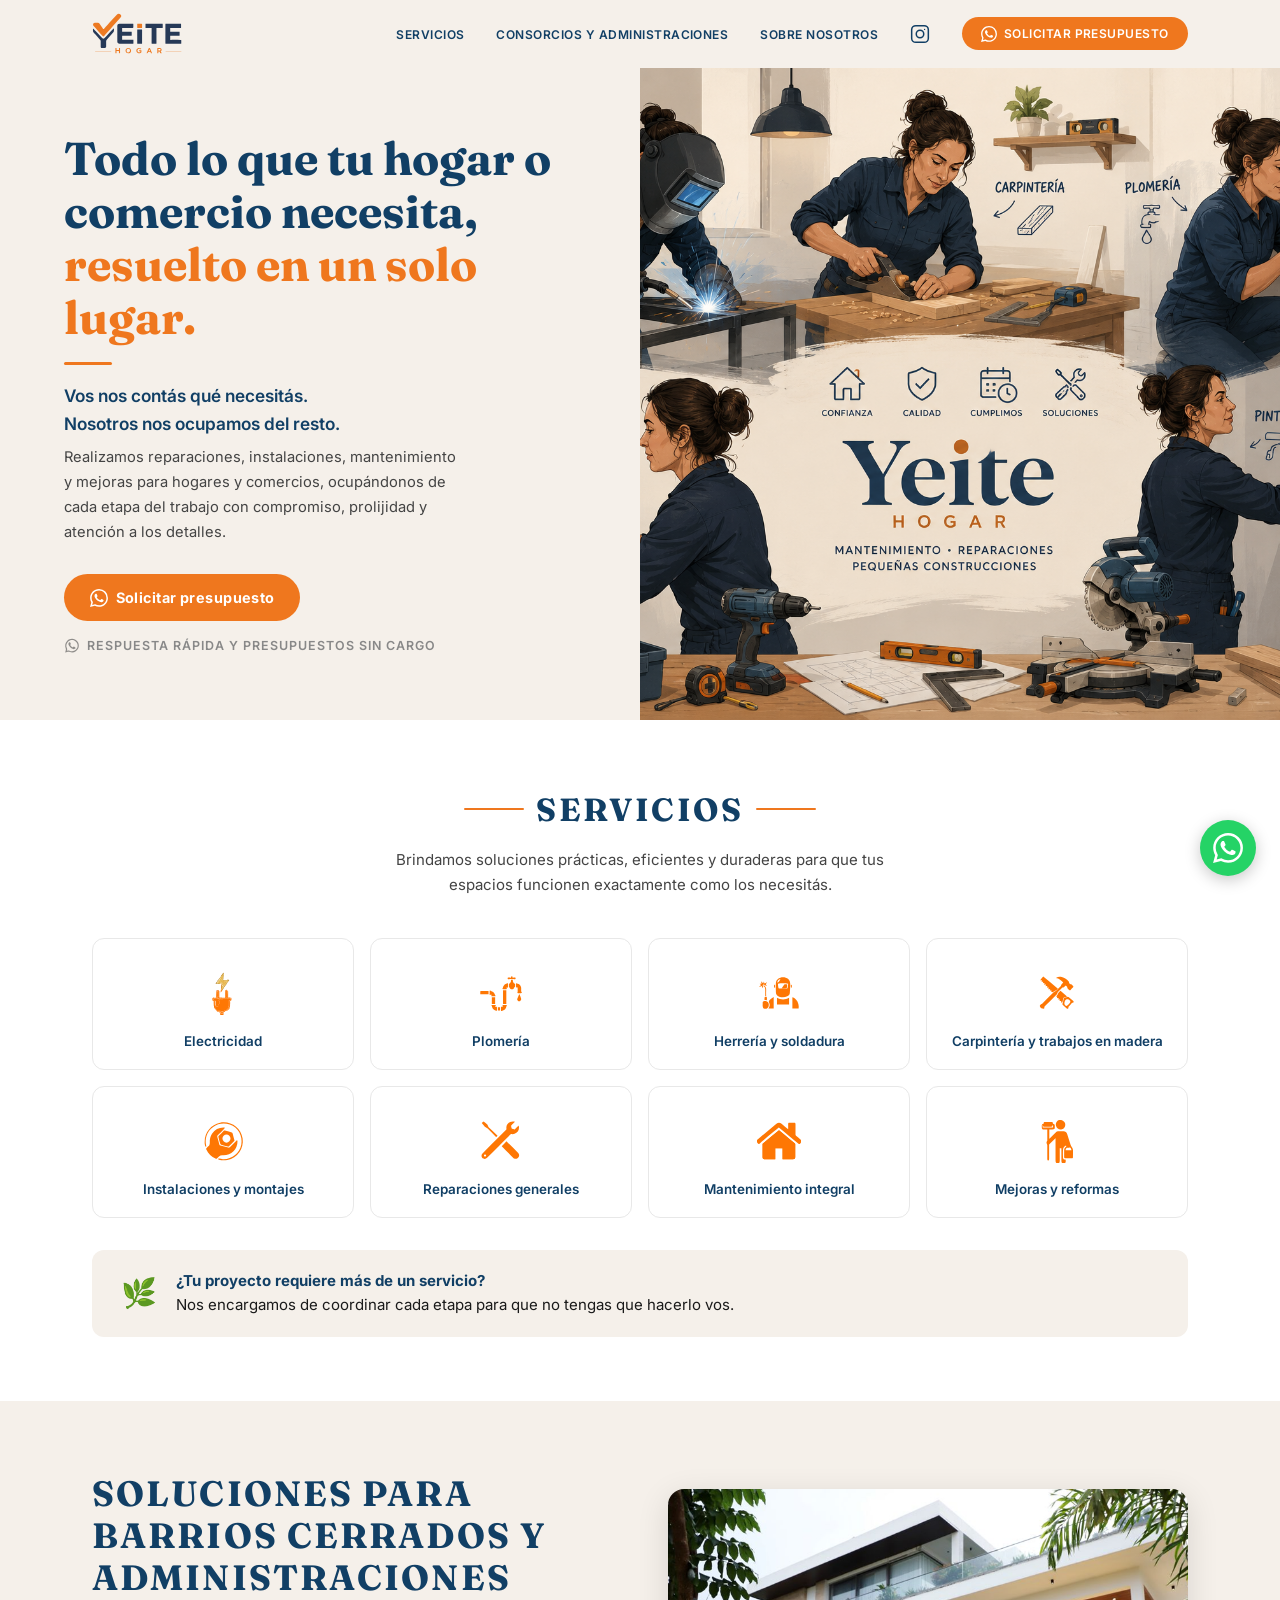
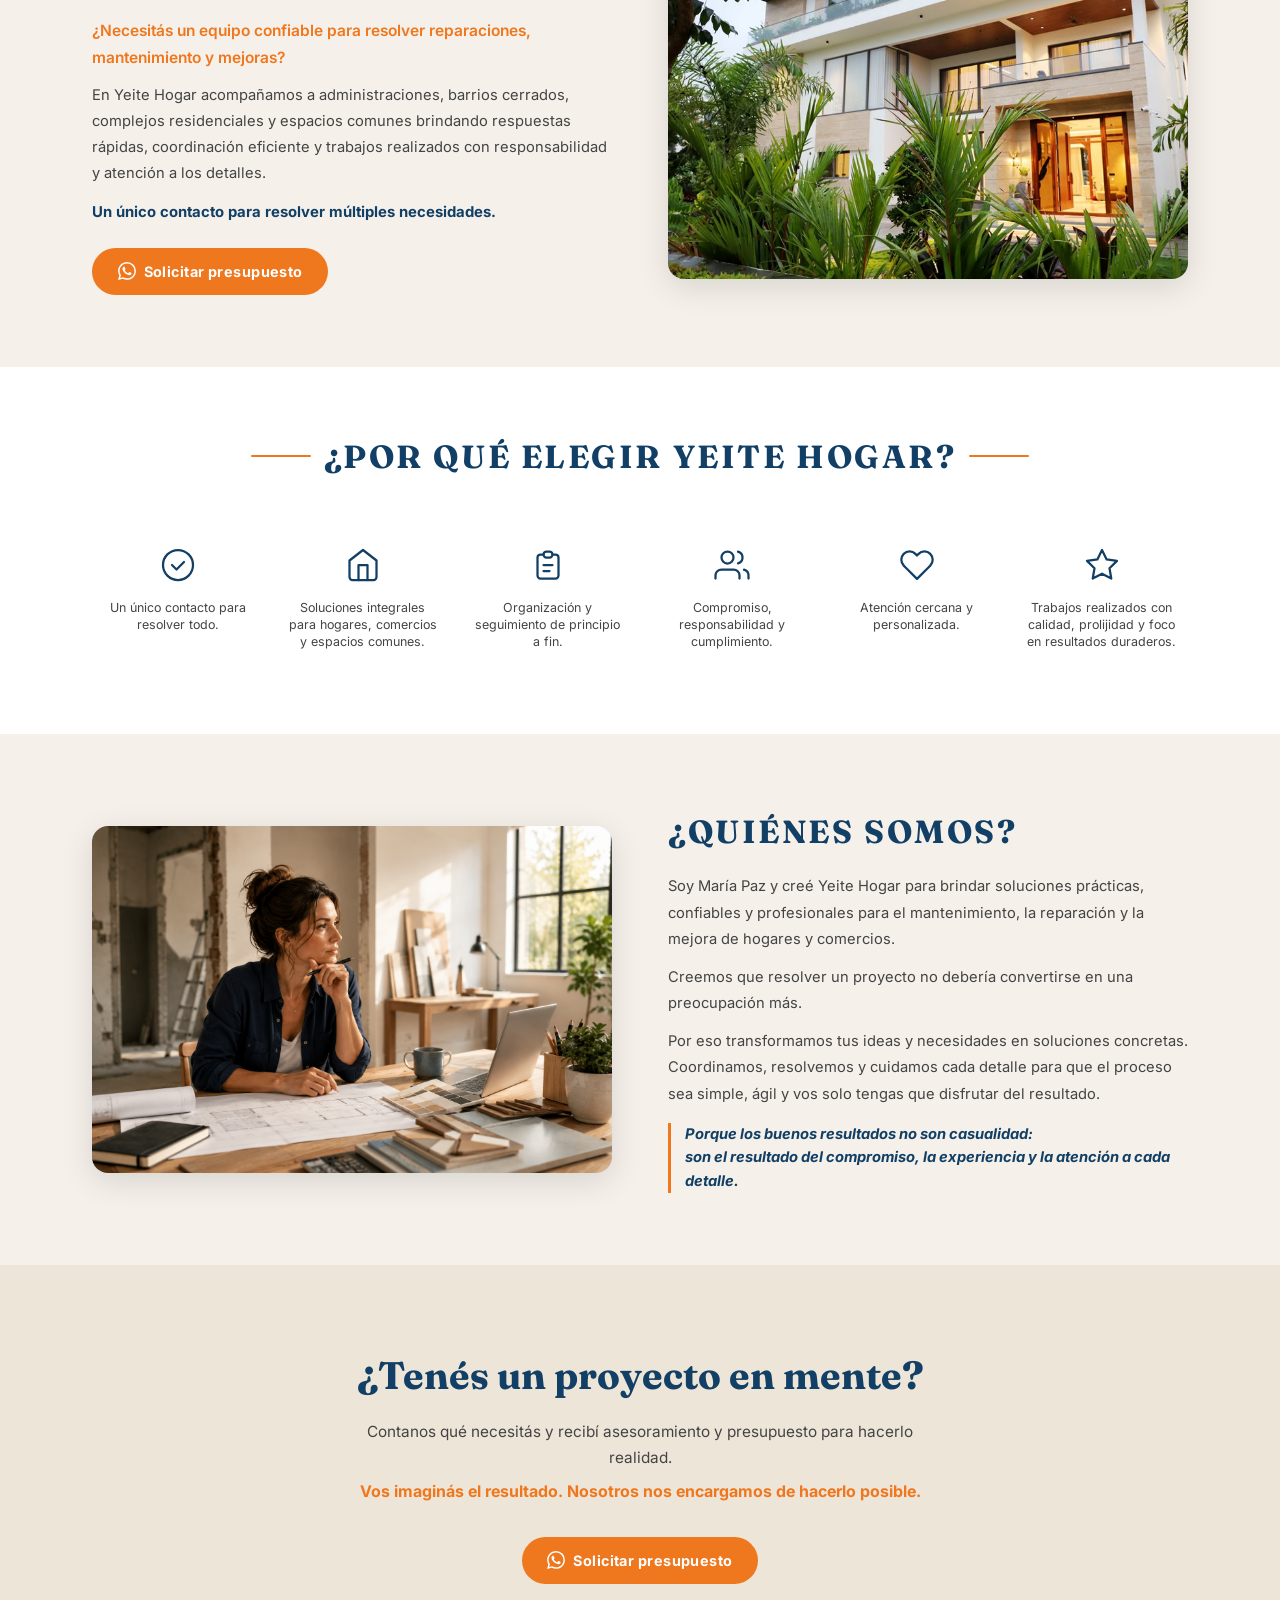
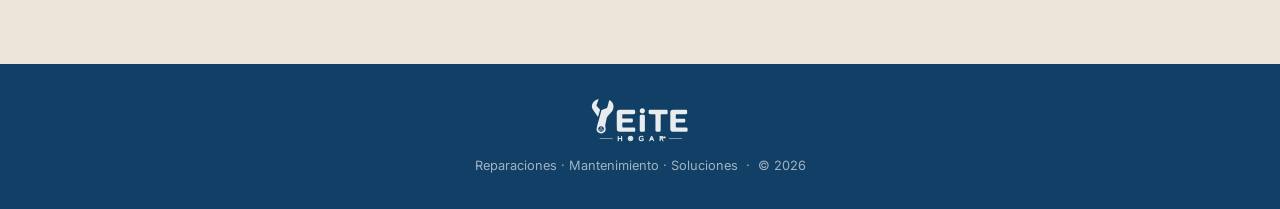
==== commit 0dc3fb98: "." ====
--- a/index.html
+++ b/index.html
@@ -39,12 +39,12 @@
   <!-- ══════════════════════════════════════════════
        HERO
        ══════════════════════════════════════════════ -->
-  <section id="hero">
-    <!-- Imagen de fondo absoluta -->
+ <!--  <section id="hero">
+   
     <div class="hero-img-wrap">
       <img src="assets/img/image0.png" alt="Interior de hogar moderno">
     </div>
-    <!-- Texto sobre la imagen -->
+  
     <div class="hero-inner">
       <div class="hero-text">
         <h1 class="hero-headline">
@@ -64,6 +64,31 @@
         </div>
       </div>
     </div>
+  </section> -->
+
+    <section id="hero">
+    <div class="hero-inner">
+      <div class="hero-text">
+        <h1 class="hero-headline">
+          Todo lo que tu hogar o comercio necesita,<br>
+          <span class="accent">resuelto en un solo lugar.</span>
+        </h1>
+        <div class="hero-divider"></div>
+        <p class="hero-lead">Vos nos contás qué necesitás.<br>Nosotros nos ocupamos del resto.</p>
+        <p class="hero-sub">Realizamos reparaciones, instalaciones, mantenimiento y mejoras para hogares y comercios, ocupándonos de cada etapa del trabajo con compromiso, prolijidad y atención a los detalles.</p>
+        <a href="https://wa.me/5491125984838?text=Hola%20Yeite%20Hogar%2C%20necesito%20un%20presupuesto." class="btn-orange" target="_blank" rel="noopener">
+          <img src="assets/img/ico-whatsapp.svg" alt="">
+          Solicitar presupuesto
+        </a>
+        <div class="hero-wa-note">
+          <img src="assets/img/ico-whatsapp2.svg" alt="">
+          Respuesta rápida y presupuestos sin cargo
+        </div>
+      </div>
+      <div class="hero-img-wrap">
+        <img src="assets/img/image0.png" alt="Interior de hogar moderno">
+      </div>
+    </div>
   </section>
 
   <!-- ══════════════════════════════════════════════
--- a/assets/css/styles.css
+++ b/assets/css/styles.css
@@ -94,16 +94,16 @@
     /* ══════════════════════════════════════════════
        HERO — full viewport, imagen de fondo real
        ══════════════════════════════════════════════ */
-    #hero {
+  /*   #hero {
       position: relative;
       min-height: 90vh;
       overflow: hidden;
       display: flex;
       align-items: center;
     }
-
+ */
     /* Imagen ocupa todo el fondo del hero */
-    .hero-img-wrap {
+   /*  .hero-img-wrap {
       position: absolute;
       inset: 0;
       z-index: 0;
@@ -112,9 +112,9 @@
       width: 100%; height: 100%;
       object-fit: cover;
       object-position: right center;
-    }
+    } */
     /* Gradiente: crema sólido izquierda → transparente derecha */
-    .hero-img-wrap::after {
+  /*   .hero-img-wrap::after {
       content: '';
       position: absolute; inset: 0;
       background: linear-gradient(
@@ -125,10 +125,10 @@
         rgba(245,240,234,0.1)  100%,
         rgba(245,240,234,0)    21%
       )
-    }
+    } */
 
     /* Contenedor del texto sobre la imagen */
-    .hero-inner {
+   /*  .hero-inner {
       position: relative; z-index: 1;
       width: 100%; max-width: var(--max-w);
       margin: 0 auto;
@@ -172,7 +172,63 @@
       font-size: .78rem; font-weight: 600; color: var(--muted);
       text-transform: uppercase; letter-spacing: .08em;
     }
+    .hero-wa-note img { width: 16px; height: 16px; opacity: .6; } */
+
+
+     /* ══════════════════════════════════════════════
+       HERO
+       ══════════════════════════════════════════════ */
+    #hero {
+      padding-top: 68px;
+      background: var(--cream);
+      overflow: hidden;
+    }
+    .hero-inner {
+      margin: 0 auto;
+      display: grid; grid-template-columns: 1fr 1fr;
+      align-items: center; gap: 0;
+    }
+    .hero-text { padding: 4rem 4rem 4rem 4rem; }
+
+    .hero-headline {
+      font-family: 'Fraunces', serif;
+      font-size: clamp(2rem, 3.6vw, 3rem);
+      font-weight: 700; line-height: 1.15;
+      color: var(--navy); margin-bottom: .5rem;
+    }
+    .hero-headline .accent { color: var(--orange); }
+
+    .hero-divider {
+      width: 48px; height: 3px;
+      background: var(--orange); margin: 1.1rem 0;
+      border-radius: 2px;
+    }
+
+    .hero-lead {
+      font-size: 1.08rem; font-weight: 600;
+      color: var(--navy); margin-bottom: .5rem;
+    }
+    .hero-sub {
+      font-size: .92rem; color: var(--ink2);
+      line-height: 1.7; margin-bottom: 1.8rem; max-width: 400px;
+    }
+
+    .hero-wa-note {
+      margin-top: .9rem;
+      display: flex; align-items: center; gap: .45rem;
+      font-size: .78rem; font-weight: 600; color: var(--muted);
+      text-transform: uppercase; letter-spacing: .08em;
+    }
     .hero-wa-note img { width: 16px; height: 16px; opacity: .6; }
+
+    .hero-img-wrap {
+      height: 100%; min-height: 480px;
+      position: relative; overflow: hidden;
+    }
+    .hero-img-wrap img {
+      width: 100%; height: 100%; object-fit: cover;
+      object-position: center;
+    }
 
     /* ══════════════════════════════════════════════
        SERVICIOS
